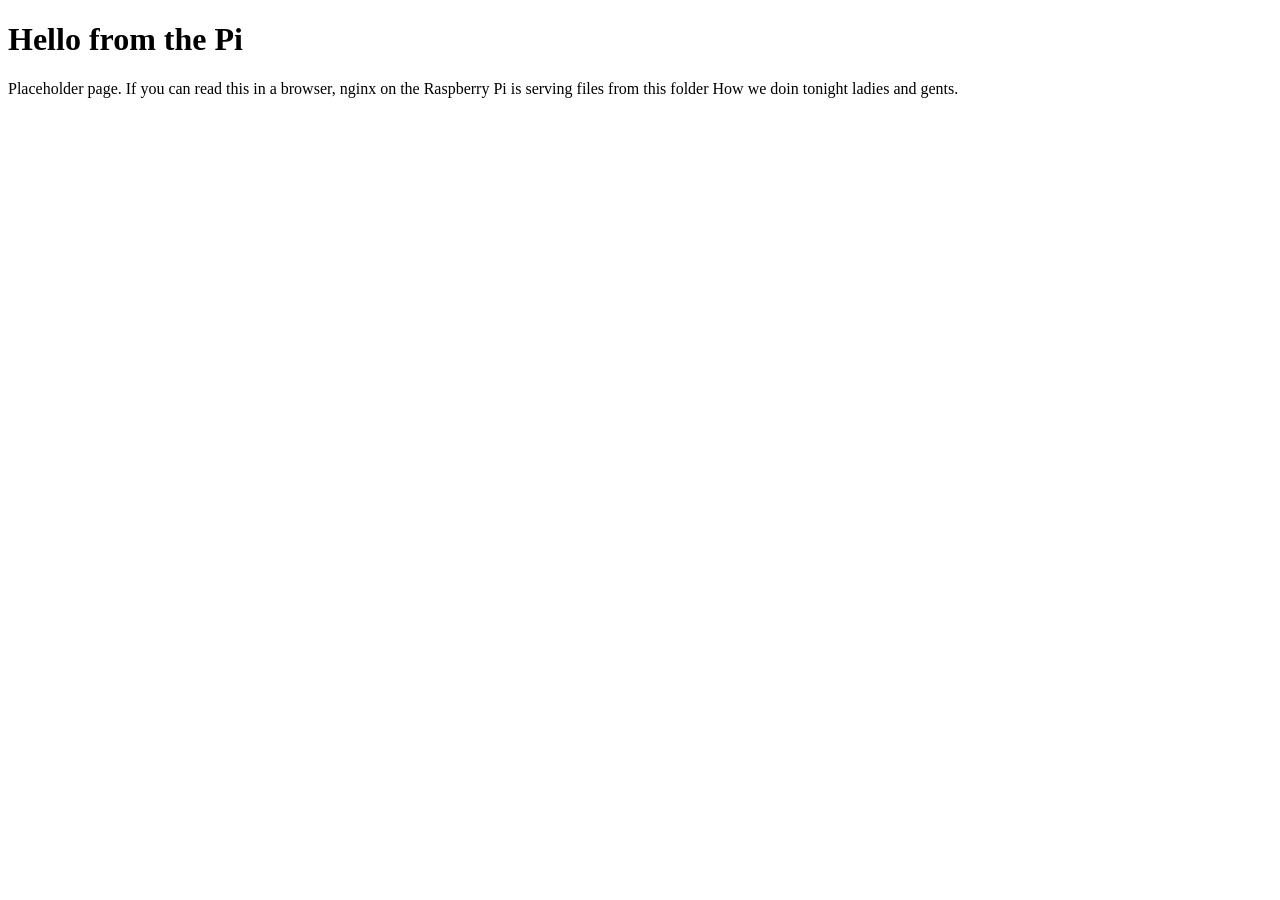
==== personal_website/site/index.html @ d6fe07c0 "started website dev" ====
<!doctype html>
<html lang="en">
<head>
  <meta charset="utf-8">
  <meta name="viewport" content="width=device-width, initial-scale=1">
  <title>Hello from the Pi</title>
</head>
<body>
  <h1>Hello from the Pi</h1>
  <p>Placeholder page. If you can read this in a browser, nginx on the Raspberry Pi
  is serving files from this folder How we doin tonight ladies and gents.</p>
</body>
</html>
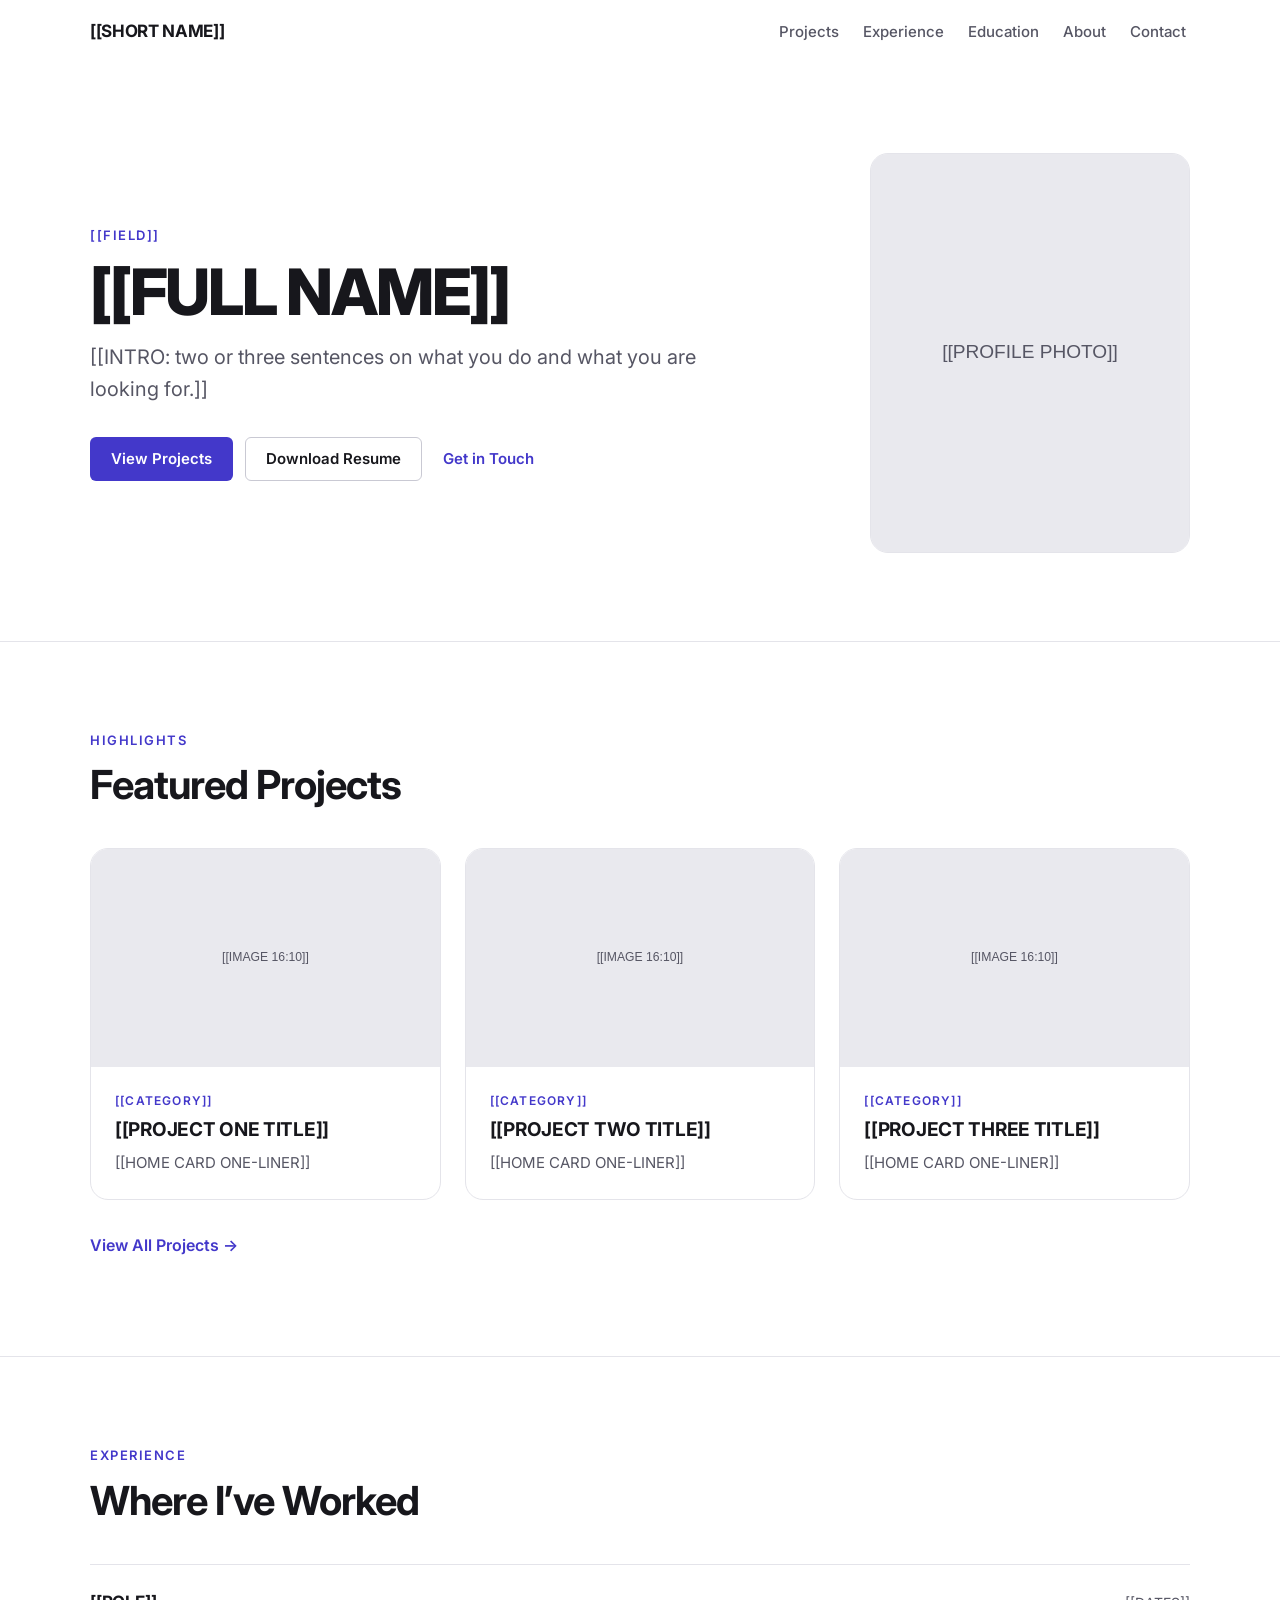
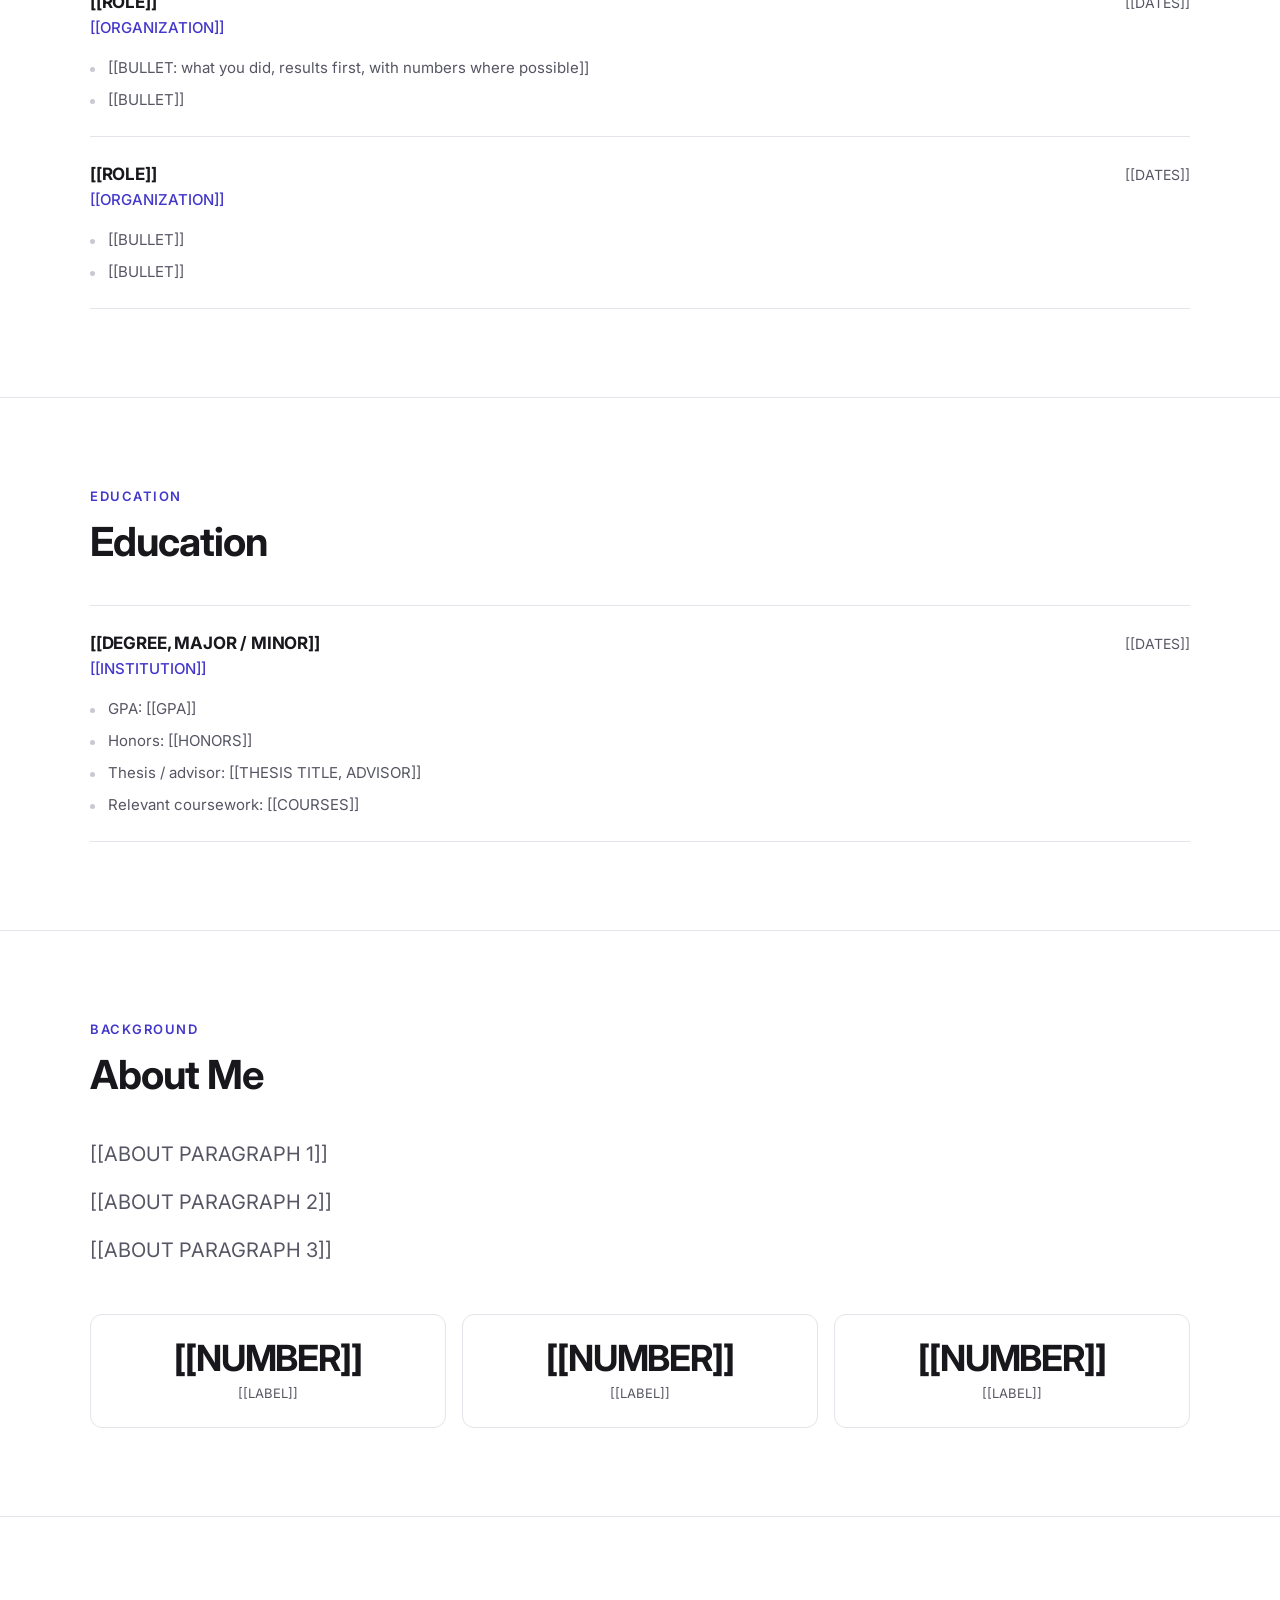
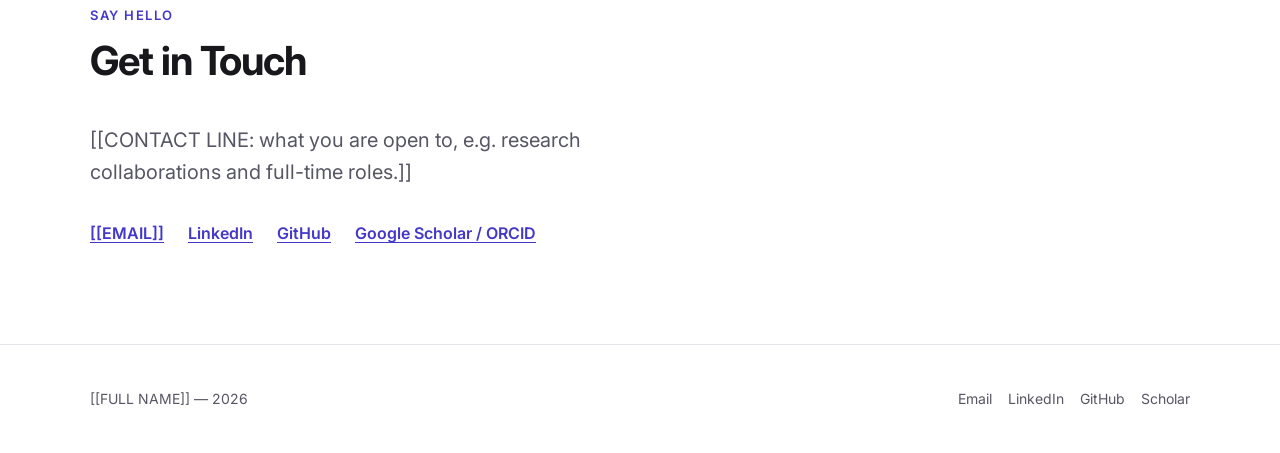
==== commit 3ba78324: "first outline of website" ====
--- a/personal_website/site/index.html
+++ b/personal_website/site/index.html
@@ -3,11 +3,269 @@
 <head>
   <meta charset="utf-8">
   <meta name="viewport" content="width=device-width, initial-scale=1">
-  <title>Hello from the Pi</title>
+  <title>[[FULL NAME]] | [[FIELD]]</title>
+  <meta name="description" content="[[FULL NAME]], [[FIELD]]. Selected projects, experience and education. [[ONE SENTENCE SUMMARY]]">
+  <link rel="canonical" href="https://[[DOMAIN]]/">
+  <meta name="theme-color" content="#ffffff">
+
+  <!-- Link previews (email, Slack, LinkedIn). Replace images/og-image.png with a real 1200x630 image. -->
+  <meta property="og:type" content="website">
+  <meta property="og:title" content="[[FULL NAME]] | [[FIELD]]">
+  <meta property="og:description" content="[[ONE SENTENCE SUMMARY]]">
+  <meta property="og:url" content="https://[[DOMAIN]]/">
+  <meta property="og:image" content="https://[[DOMAIN]]/images/og-image.png">
+  <meta name="twitter:card" content="summary_large_image">
+  <meta name="twitter:title" content="[[FULL NAME]] | [[FIELD]]">
+  <meta name="twitter:description" content="[[ONE SENTENCE SUMMARY]]">
+  <meta name="twitter:image" content="https://[[DOMAIN]]/images/og-image.png">
+
+  <link rel="icon" href="assets/favicon.svg" type="image/svg+xml">
+
+  <!-- One font family, loaded with font-display: swap. The system stack in
+       styles.css is used until it arrives, or if it is blocked. -->
+  <link rel="preconnect" href="https://fonts.googleapis.com">
+  <link rel="preconnect" href="https://fonts.gstatic.com" crossorigin>
+  <link rel="stylesheet" href="https://fonts.googleapis.com/css2?family=Inter:wght@400;500;600;700;800&amp;display=swap">
+  <link rel="stylesheet" href="css/styles.css">
+
+  <!-- Marks that JS is available, so CSS can collapse the nav only then. -->
+  <script>document.documentElement.classList.add('js');</script>
+
+  <script type="application/ld+json">
+  {
+    "@context": "https://schema.org",
+    "@type": "Person",
+    "name": "[[FULL NAME]]",
+    "jobTitle": "[[JOB TITLE]]",
+    "alumniOf": "[[INSTITUTION]]",
+    "url": "https://[[DOMAIN]]/",
+    "sameAs": ["[[LINKEDIN URL]]", "[[GITHUB URL]]", "[[SCHOLAR OR ORCID URL]]"]
+  }
+  </script>
 </head>
 <body>
-  <h1>Hello from the Pi</h1>
-  <p>Placeholder page. If you can read this in a browser, nginx on the Raspberry Pi
-  is serving files from this folder How we doin tonight ladies and gents.</p>
+  <a class="skip-link" href="#main">Skip to content</a>
+
+  <header class="site-header">
+    <div class="container nav">
+      <a class="brand" href="index.html">[[SHORT NAME]]</a>
+      <button class="nav-toggle" type="button" aria-expanded="false" aria-controls="site-menu" aria-label="Open menu">
+        <span class="nav-toggle-bar" aria-hidden="true"></span>
+      </button>
+      <nav class="nav-menu" id="site-menu" aria-label="Primary">
+        <ul class="nav-links">
+          <li><a href="projects.html">Projects</a></li>
+          <li><a href="index.html#experience">Experience</a></li>
+          <li><a href="index.html#education">Education</a></li>
+          <li><a href="index.html#about">About</a></li>
+          <li><a href="index.html#contact">Contact</a></li>
+        </ul>
+      </nav>
+    </div>
+  </header>
+
+  <main id="main">
+
+    <!-- 1. Hero -->
+    <section class="section hero" aria-labelledby="hero-title">
+      <div class="container hero-grid">
+        <div class="hero-copy">
+          <p class="eyebrow">[[FIELD]]</p>
+          <h1 id="hero-title">[[FULL NAME]]</h1>
+          <p class="lead">[[INTRO: two or three sentences on what you do and what you are looking for.]]</p>
+          <div class="actions">
+            <a class="btn btn-primary" href="projects.html">View Projects</a>
+            <a class="btn btn-secondary" href="assets/firstname-lastname-resume.pdf" target="_blank" rel="noopener">Download Resume</a>
+            <a class="btn btn-text" href="mailto:[[EMAIL]]">Get in Touch</a>
+          </div>
+        </div>
+        <!-- Hero photo: not lazy-loaded, it is above the fold. Swap the src for images/profile.jpg. -->
+        <img class="hero-photo" src="images/placeholder-4x5.svg" width="800" height="1000" alt="[[ALT TEXT: portrait of FULL NAME]]">
+      </div>
+    </section>
+
+    <!-- 2. Featured projects -->
+    <!--
+      FEATURED CARD TEMPLATE. The href must be projects.html# followed by the
+      id of a Tier 1 article on projects.html. Keep exactly three cards.
+
+      <li>
+        <a class="card" href="projects.html#your-project-slug">
+          <img class="card-media" src="images/projects/your-project-slug/cover.jpg" width="1600" height="1000" loading="lazy" alt="Describe the cover image">
+          <div class="card-body">
+            <p class="card-tag">Category</p>
+            <h3 class="card-title">Project title</h3>
+            <p class="card-text">One sentence summary.</p>
+          </div>
+        </a>
+      </li>
+    -->
+    <section class="section" aria-labelledby="featured-title">
+      <div class="container">
+        <div class="section-head">
+          <p class="eyebrow">Highlights</p>
+          <h2 class="h2" id="featured-title">Featured Projects</h2>
+        </div>
+        <ul class="card-grid card-grid-3">
+          <li>
+            <a class="card" href="projects.html#project-one">
+              <img class="card-media" src="images/placeholder-16x10.svg" width="1600" height="1000" loading="lazy" alt="[[ALT TEXT: cover image for project one]]">
+              <div class="card-body">
+                <p class="card-tag">[[CATEGORY]]</p>
+                <h3 class="card-title">[[PROJECT ONE TITLE]]</h3>
+                <p class="card-text">[[HOME CARD ONE-LINER]]</p>
+              </div>
+            </a>
+          </li>
+          <li>
+            <a class="card" href="projects.html#project-two">
+              <img class="card-media" src="images/placeholder-16x10.svg" width="1600" height="1000" loading="lazy" alt="[[ALT TEXT: cover image for project two]]">
+              <div class="card-body">
+                <p class="card-tag">[[CATEGORY]]</p>
+                <h3 class="card-title">[[PROJECT TWO TITLE]]</h3>
+                <p class="card-text">[[HOME CARD ONE-LINER]]</p>
+              </div>
+            </a>
+          </li>
+          <li>
+            <a class="card" href="projects.html#project-three">
+              <img class="card-media" src="images/placeholder-16x10.svg" width="1600" height="1000" loading="lazy" alt="[[ALT TEXT: cover image for project three]]">
+              <div class="card-body">
+                <p class="card-tag">[[CATEGORY]]</p>
+                <h3 class="card-title">[[PROJECT THREE TITLE]]</h3>
+                <p class="card-text">[[HOME CARD ONE-LINER]]</p>
+              </div>
+            </a>
+          </li>
+        </ul>
+        <a class="more-link" href="projects.html">View All Projects &rarr;</a>
+      </div>
+    </section>
+
+    <!-- 3. Experience (most recent first) -->
+    <!--
+      EXPERIENCE TEMPLATE: copy one <li> and paste it at the top of the list.
+
+      <li>
+        <div>
+          <h3 class="entry-title">Role</h3>
+          <p class="entry-org">Organization</p>
+        </div>
+        <p class="entry-date">Mon YYYY &ndash; Present</p>
+        <ul class="entry-bullets">
+          <li>What you did, results first.</li>
+        </ul>
+      </li>
+    -->
+    <section class="section" id="experience" aria-labelledby="experience-title">
+      <div class="container">
+        <div class="section-head">
+          <p class="eyebrow">Experience</p>
+          <h2 class="h2" id="experience-title">Where I&rsquo;ve Worked</h2>
+        </div>
+        <ul class="entries">
+          <li>
+            <div>
+              <h3 class="entry-title">[[ROLE]]</h3>
+              <p class="entry-org">[[ORGANIZATION]]</p>
+            </div>
+            <p class="entry-date">[[DATES]]</p>
+            <ul class="entry-bullets">
+              <li>[[BULLET: what you did, results first, with numbers where possible]]</li>
+              <li>[[BULLET]]</li>
+            </ul>
+          </li>
+          <li>
+            <div>
+              <h3 class="entry-title">[[ROLE]]</h3>
+              <p class="entry-org">[[ORGANIZATION]]</p>
+            </div>
+            <p class="entry-date">[[DATES]]</p>
+            <ul class="entry-bullets">
+              <li>[[BULLET]]</li>
+              <li>[[BULLET]]</li>
+            </ul>
+          </li>
+        </ul>
+      </div>
+    </section>
+
+    <!-- 4. Education (most recent first). Delete any detail line you do not need. -->
+    <section class="section" id="education" aria-labelledby="education-title">
+      <div class="container">
+        <div class="section-head">
+          <p class="eyebrow">Education</p>
+          <h2 class="h2" id="education-title">Education</h2>
+        </div>
+        <ul class="entries">
+          <li>
+            <div>
+              <h3 class="entry-title">[[DEGREE, MAJOR / MINOR]]</h3>
+              <p class="entry-org">[[INSTITUTION]]</p>
+            </div>
+            <p class="entry-date">[[DATES]]</p>
+            <ul class="entry-details">
+              <li>GPA: [[GPA]]</li>
+              <li>Honors: [[HONORS]]</li>
+              <li>Thesis / advisor: [[THESIS TITLE, ADVISOR]]</li>
+              <li>Relevant coursework: [[COURSES]]</li>
+            </ul>
+          </li>
+        </ul>
+      </div>
+    </section>
+
+    <!-- 5. About -->
+    <section class="section" id="about" aria-labelledby="about-title">
+      <div class="container">
+        <div class="section-head">
+          <p class="eyebrow">Background</p>
+          <h2 class="h2" id="about-title">About Me</h2>
+        </div>
+        <div class="lead prose">
+          <p>[[ABOUT PARAGRAPH 1]]</p>
+          <p>[[ABOUT PARAGRAPH 2]]</p>
+          <p>[[ABOUT PARAGRAPH 3]]</p>
+        </div>
+        <ul class="stats">
+          <li class="stat"><span class="stat-num">[[NUMBER]]</span><span class="stat-label">[[LABEL]]</span></li>
+          <li class="stat"><span class="stat-num">[[NUMBER]]</span><span class="stat-label">[[LABEL]]</span></li>
+          <li class="stat"><span class="stat-num">[[NUMBER]]</span><span class="stat-label">[[LABEL]]</span></li>
+        </ul>
+      </div>
+    </section>
+
+    <!-- 6. Contact. Delete any link you do not have. -->
+    <section class="section" id="contact" aria-labelledby="contact-title">
+      <div class="container">
+        <div class="section-head">
+          <p class="eyebrow">Say Hello</p>
+          <h2 class="h2" id="contact-title">Get in Touch</h2>
+        </div>
+        <p class="lead">[[CONTACT LINE: what you are open to, e.g. research collaborations and full-time roles.]]</p>
+        <div class="contact-links">
+          <a href="mailto:[[EMAIL]]">[[EMAIL]]</a>
+          <a href="[[LINKEDIN URL]]" target="_blank" rel="noopener">LinkedIn</a>
+          <a href="[[GITHUB URL]]" target="_blank" rel="noopener">GitHub</a>
+          <a href="[[SCHOLAR OR ORCID URL]]" target="_blank" rel="noopener">Google Scholar / ORCID</a>
+        </div>
+      </div>
+    </section>
+
+  </main>
+
+  <footer class="site-footer">
+    <div class="container footer-inner">
+      <p>[[FULL NAME]] &mdash; <span data-year>2026</span></p>
+      <ul class="footer-links">
+        <li><a href="mailto:[[EMAIL]]">Email</a></li>
+        <li><a href="[[LINKEDIN URL]]" target="_blank" rel="noopener">LinkedIn</a></li>
+        <li><a href="[[GITHUB URL]]" target="_blank" rel="noopener">GitHub</a></li>
+        <li><a href="[[SCHOLAR OR ORCID URL]]" target="_blank" rel="noopener">Scholar</a></li>
+      </ul>
+    </div>
+  </footer>
+
+  <script src="js/main.js" defer></script>
 </body>
 </html>
--- a/personal_website/site/css/styles.css
+++ b/personal_website/site/css/styles.css
@@ -0,0 +1,983 @@
+/* ==========================================================================
+   styles.css: personal portfolio
+
+   One shared stylesheet for every page. Order:
+     1. Design tokens (the only place colours, type and spacing are defined)
+     2. Base / reset
+     3. Layout helpers
+     4. Components (header, buttons, cards, entries, tags, gallery, lightbox)
+     5. Page-specific blocks (hero, project articles, 404)
+
+   Mobile-first: the base rules are the phone layout; @media (min-width) adds
+   to them at 768px and 1024px. Light mode only, by design.
+   ========================================================================== */
+
+/* 1. Design tokens -------------------------------------------------------- */
+:root {
+  /* Type: a single family. The fallback stack is what shows until the web
+     font arrives (font-display: swap) or if it never does. */
+  --font: "Inter", system-ui, -apple-system, "Segoe UI", Roboto, "Helvetica Neue", Arial, sans-serif;
+
+  /* Colour: one neutral text, one muted text, one accent.
+     Every text/background pair below is checked at >= 4.5:1 (WCAG AA). */
+  --bg: #ffffff;
+  --bg-alt: #f6f6f9;
+  --text: #17171c;
+  --muted: #565664;
+  --border: #e4e4ea;
+  --border-strong: #c9c9d3;
+  --accent: #4338ca;
+  --accent-strong: #3730a3;
+  --accent-tint: #eef0ff;
+  --on-accent: #ffffff;
+
+  /* Spacing scale (4px steps, in rem so it follows the user's font size) */
+  --space-1: 0.25rem;
+  --space-2: 0.5rem;
+  --space-3: 0.75rem;
+  --space-4: 1rem;
+  --space-5: 1.5rem;
+  --space-6: 2rem;
+  --space-7: 3rem;
+  --space-8: 4.5rem;
+
+  --radius-sm: 6px;
+  --radius: 12px;
+  --radius-lg: 18px;
+
+  --container: 1100px;
+  --gutter: clamp(1.25rem, 4vw, 2rem);
+  --nav-h: 64px;
+
+  --shadow-hover: 0 12px 32px rgba(23, 23, 28, 0.1);
+}
+
+/* 2. Base ----------------------------------------------------------------- */
+*,
+*::before,
+*::after {
+  box-sizing: border-box;
+}
+
+html {
+  -webkit-text-size-adjust: 100%;
+  /* Anchor jumps would otherwise hide the heading under the sticky header. */
+  scroll-padding-top: calc(var(--nav-h) + 1rem);
+}
+
+@media (prefers-reduced-motion: no-preference) {
+  html {
+    scroll-behavior: smooth;
+  }
+}
+
+body {
+  margin: 0;
+  font-family: var(--font);
+  font-size: 1rem;
+  line-height: 1.6;
+  color: var(--text);
+  background: var(--bg);
+  -webkit-font-smoothing: antialiased;
+  overflow-wrap: break-word;
+}
+
+h1, h2, h3, h4, p, ul, ol, figure, dl {
+  margin: 0;
+}
+
+ul, ol {
+  padding: 0;
+  list-style: none;
+}
+
+img {
+  display: block;
+  max-width: 100%;
+  height: auto;
+}
+
+a {
+  color: var(--accent);
+  text-underline-offset: 0.2em;
+  text-decoration-thickness: 1px;
+}
+
+a:hover {
+  color: var(--accent-strong);
+}
+
+/* Visible focus on everything interactive. The accent has high contrast on
+   the white page, so one ring style works everywhere. */
+:focus-visible {
+  outline: 3px solid var(--accent);
+  outline-offset: 3px;
+  border-radius: 4px;
+}
+
+.sr-only {
+  position: absolute;
+  width: 1px;
+  height: 1px;
+  margin: -1px;
+  padding: 0;
+  overflow: hidden;
+  clip: rect(0, 0, 0, 0);
+  white-space: nowrap;
+  border: 0;
+}
+
+.skip-link {
+  position: absolute;
+  left: var(--space-4);
+  top: -4rem;
+  z-index: 100;
+  padding: var(--space-3) var(--space-4);
+  background: var(--accent);
+  color: var(--on-accent);
+  border-radius: var(--radius-sm);
+  font-weight: 600;
+  text-decoration: none;
+}
+
+.skip-link:focus {
+  top: var(--space-3);
+  color: var(--on-accent);
+}
+
+/* 3. Layout helpers -------------------------------------------------------- */
+.container {
+  width: 100%;
+  max-width: calc(var(--container) + 2 * var(--gutter));
+  margin-inline: auto;
+  padding-inline: var(--gutter);
+}
+
+.section {
+  padding-block: clamp(3rem, 8vw, 5.5rem);
+}
+
+/* A thin rule between consecutive sections, instead of boxes or banners. */
+.section + .section {
+  border-top: 1px solid var(--border);
+}
+
+.section-head {
+  margin-bottom: clamp(1.5rem, 4vw, 2.5rem);
+}
+
+.eyebrow {
+  font-size: 0.8125rem;
+  font-weight: 600;
+  letter-spacing: 0.12em;
+  text-transform: uppercase;
+  color: var(--accent);
+  margin-bottom: var(--space-3);
+}
+
+.h2 {
+  font-size: clamp(1.75rem, 1.2rem + 2vw, 2.5rem);
+  line-height: 1.15;
+  letter-spacing: -0.025em;
+  font-weight: 700;
+}
+
+.lead {
+  font-size: clamp(1.0625rem, 1rem + 0.4vw, 1.25rem);
+  color: var(--muted);
+  max-width: 38rem;
+}
+
+.muted {
+  color: var(--muted);
+}
+
+/* Running text: space between paragraphs. */
+.prose > * + * {
+  margin-top: var(--space-4);
+}
+
+/* 4. Components ------------------------------------------------------------ */
+
+/* Header and navigation */
+.site-header {
+  position: sticky;
+  top: 0;
+  z-index: 50;
+  background: var(--bg);
+  border-bottom: 1px solid transparent;
+  transition: background-color 0.2s, border-color 0.2s;
+}
+
+/* Added by main.js once the page has scrolled. */
+.site-header.is-scrolled {
+  background: rgba(255, 255, 255, 0.86);
+  border-bottom-color: var(--border);
+  -webkit-backdrop-filter: saturate(180%) blur(10px);
+  backdrop-filter: saturate(180%) blur(10px);
+}
+
+.nav {
+  display: flex;
+  align-items: center;
+  justify-content: space-between;
+  min-height: var(--nav-h);
+  gap: var(--space-4);
+}
+
+.brand {
+  font-weight: 700;
+  font-size: 1.0625rem;
+  letter-spacing: -0.02em;
+  color: var(--text);
+  text-decoration: none;
+  display: inline-flex;
+  align-items: center;
+  min-height: 44px;
+}
+
+.brand:hover {
+  color: var(--accent);
+}
+
+/* Without JS the links are always visible (a wrapping row). With JS the
+   `js` class on <html> turns them into a toggled panel on small screens. */
+.nav-links {
+  display: flex;
+  flex-wrap: wrap;
+  justify-content: flex-end;
+  gap: 0 var(--space-4);
+}
+
+.nav-links a {
+  display: inline-flex;
+  align-items: center;
+  min-height: 44px;
+  padding-inline: var(--space-1);
+  color: var(--muted);
+  font-size: 0.9375rem;
+  font-weight: 500;
+  text-decoration: none;
+}
+
+.nav-links a:hover,
+.nav-links a[aria-current="page"] {
+  color: var(--text);
+}
+
+.nav-links a[aria-current="page"] {
+  font-weight: 600;
+  box-shadow: inset 0 -2px 0 var(--accent);
+}
+
+.nav-toggle {
+  display: none;
+  align-items: center;
+  justify-content: center;
+  width: 44px;
+  height: 44px;
+  padding: 0;
+  border: 1px solid var(--border-strong);
+  border-radius: var(--radius-sm);
+  background: var(--bg);
+  color: var(--text);
+  cursor: pointer;
+}
+
+/* The hamburger: one span drawn as three bars. */
+.nav-toggle-bar,
+.nav-toggle-bar::before,
+.nav-toggle-bar::after {
+  display: block;
+  width: 18px;
+  height: 2px;
+  background: currentColor;
+  border-radius: 2px;
+}
+
+.nav-toggle-bar {
+  position: relative;
+}
+
+.nav-toggle-bar::before,
+.nav-toggle-bar::after {
+  content: "";
+  position: absolute;
+  left: 0;
+}
+
+.nav-toggle-bar::before { top: -6px; }
+.nav-toggle-bar::after  { top: 6px; }
+
+/* Open state is shown as an X. */
+.nav-toggle[aria-expanded="true"] .nav-toggle-bar {
+  background: transparent;
+}
+.nav-toggle[aria-expanded="true"] .nav-toggle-bar::before {
+  top: 0;
+  transform: rotate(45deg);
+}
+.nav-toggle[aria-expanded="true"] .nav-toggle-bar::after {
+  top: 0;
+  transform: rotate(-45deg);
+}
+
+.js .nav-toggle {
+  display: inline-flex;
+}
+
+.js .nav-menu {
+  display: none;
+  position: absolute;
+  top: 100%;
+  left: 0;
+  right: 0;
+  background: var(--bg);
+  border-bottom: 1px solid var(--border);
+  padding: var(--space-2) var(--gutter) var(--space-4);
+}
+
+.js .nav-menu.is-open {
+  display: block;
+}
+
+.js .nav-links {
+  flex-direction: column;
+  flex-wrap: nowrap;
+  justify-content: flex-start;
+  max-width: var(--container);
+  margin-inline: auto;
+}
+
+.js .nav-links a {
+  width: 100%;
+  padding-inline: 0;
+  border-bottom: 1px solid var(--border);
+  box-shadow: none;
+}
+
+.js .nav-links a[aria-current="page"] {
+  color: var(--accent);
+  box-shadow: none;
+}
+
+@media (min-width: 768px) {
+  .js .nav-toggle {
+    display: none;
+  }
+
+  .js .nav-menu,
+  .js .nav-menu.is-open {
+    display: block;
+    position: static;
+    background: transparent;
+    border: 0;
+    padding: 0;
+  }
+
+  .js .nav-links {
+    flex-direction: row;
+    flex-wrap: wrap;
+    justify-content: flex-end;
+    max-width: none;
+    margin: 0;
+  }
+
+  .js .nav-links a {
+    width: auto;
+    padding-inline: var(--space-1);
+    border-bottom: 0;
+  }
+
+  .js .nav-links a[aria-current="page"] {
+    color: var(--text);
+    box-shadow: inset 0 -2px 0 var(--accent);
+  }
+}
+
+/* Buttons. min-height 44px keeps tap targets at the recommended size. */
+.actions {
+  display: flex;
+  flex-wrap: wrap;
+  align-items: center;
+  gap: var(--space-3);
+  margin-top: var(--space-6);
+}
+
+.btn {
+  display: inline-flex;
+  align-items: center;
+  justify-content: center;
+  min-height: 44px;
+  padding: 0.5rem 1.25rem;
+  border: 1px solid transparent;
+  border-radius: var(--radius-sm);
+  font: inherit;
+  font-size: 0.9375rem;
+  font-weight: 600;
+  text-decoration: none;
+  cursor: pointer;
+  transition: background-color 0.15s, border-color 0.15s, color 0.15s;
+}
+
+.btn-primary {
+  background: var(--accent);
+  color: var(--on-accent);
+}
+
+.btn-primary:hover {
+  background: var(--accent-strong);
+  color: var(--on-accent);
+}
+
+.btn-secondary {
+  background: var(--bg);
+  color: var(--text);
+  border-color: var(--border-strong);
+}
+
+.btn-secondary:hover {
+  border-color: var(--text);
+  color: var(--text);
+}
+
+.btn-text {
+  color: var(--accent);
+  padding-inline: var(--space-2);
+}
+
+.btn-text:hover {
+  text-decoration: underline;
+}
+
+/* Small variant for the per-project "Paper / Code / Demo" links. */
+.btn-sm {
+  min-height: 44px;
+  padding: 0.35rem 1rem;
+  font-size: 0.875rem;
+}
+
+/* Cards (home page featured projects, projects page smaller projects) */
+.card-grid {
+  display: grid;
+  grid-template-columns: minmax(0, 1fr);
+  gap: var(--space-5);
+}
+
+@media (min-width: 768px) {
+  .card-grid {
+    grid-template-columns: repeat(2, minmax(0, 1fr));
+  }
+}
+
+@media (min-width: 1024px) {
+  .card-grid-3 {
+    grid-template-columns: repeat(3, minmax(0, 1fr));
+  }
+}
+
+.card {
+  display: flex;
+  flex-direction: column;
+  background: var(--bg);
+  border: 1px solid var(--border);
+  border-radius: var(--radius-lg);
+  overflow: hidden;
+  color: inherit;
+  text-decoration: none;
+  transition: transform 0.2s, box-shadow 0.2s, border-color 0.2s;
+}
+
+a.card:hover {
+  color: inherit;
+  transform: translateY(-3px);
+  box-shadow: var(--shadow-hover);
+  border-color: var(--border-strong);
+}
+
+.card-media {
+  aspect-ratio: 16 / 10;
+  width: 100%;
+  object-fit: cover;
+  background: var(--bg-alt);
+}
+
+.card-body {
+  display: flex;
+  flex-direction: column;
+  gap: var(--space-2);
+  padding: var(--space-5);
+  flex: 1;
+}
+
+.card-tag {
+  font-size: 0.75rem;
+  font-weight: 600;
+  letter-spacing: 0.1em;
+  text-transform: uppercase;
+  color: var(--accent);
+}
+
+.card-title {
+  font-size: 1.1875rem;
+  line-height: 1.3;
+  letter-spacing: -0.015em;
+  font-weight: 700;
+}
+
+.card-text {
+  color: var(--muted);
+  font-size: 0.9375rem;
+}
+
+.card-links {
+  display: flex;
+  flex-wrap: wrap;
+  gap: var(--space-2);
+  margin-top: auto;
+  padding-top: var(--space-2);
+}
+
+.more-link {
+  display: inline-flex;
+  align-items: center;
+  min-height: 44px;
+  margin-top: var(--space-5);
+  font-weight: 600;
+  text-decoration: none;
+}
+
+.more-link:hover {
+  text-decoration: underline;
+}
+
+/* Tag pills (tools and technologies) */
+.tags {
+  display: flex;
+  flex-wrap: wrap;
+  gap: var(--space-2);
+}
+
+.tag {
+  padding: 0.15rem 0.65rem;
+  border-radius: 999px;
+  background: var(--accent-tint);
+  color: var(--accent-strong);
+  font-size: 0.75rem;
+  font-weight: 600;
+}
+
+/* Experience and education entries: a left block, the date on the right
+   (below the title on phones), then the bullet list. */
+.entries > li {
+  display: grid;
+  grid-template-columns: minmax(0, 1fr);
+  gap: var(--space-1) var(--space-5);
+  padding-block: var(--space-5);
+  border-top: 1px solid var(--border);
+}
+
+.entries > li:last-child {
+  border-bottom: 1px solid var(--border);
+}
+
+.entry-title {
+  font-size: 1.0625rem;
+  font-weight: 700;
+  letter-spacing: -0.01em;
+}
+
+.entry-org {
+  color: var(--accent);
+  font-weight: 500;
+  font-size: 0.9375rem;
+}
+
+.entry-date {
+  color: var(--muted);
+  font-size: 0.875rem;
+  white-space: nowrap;
+}
+
+.entry-details,
+.entry-bullets {
+  grid-column: 1 / -1;
+  margin-top: var(--space-3);
+  color: var(--muted);
+  font-size: 0.9375rem;
+}
+
+.entry-bullets li,
+.entry-details li {
+  position: relative;
+  padding-left: 1.1rem;
+}
+
+.entry-bullets li + li,
+.entry-details li + li {
+  margin-top: var(--space-2);
+}
+
+.entry-bullets li::before,
+.entry-details li::before {
+  content: "";
+  position: absolute;
+  left: 0;
+  top: 0.7em;
+  width: 5px;
+  height: 5px;
+  border-radius: 50%;
+  background: var(--border-strong);
+}
+
+@media (min-width: 768px) {
+  .entries > li {
+    grid-template-columns: minmax(0, 1fr) auto;
+  }
+
+  .entry-date {
+    grid-column: 2;
+    grid-row: 1;
+    text-align: right;
+    padding-top: 0.2rem;
+  }
+}
+
+/* Stat highlights */
+.stats {
+  display: grid;
+  grid-template-columns: repeat(3, minmax(0, 1fr));
+  gap: var(--space-4);
+  margin-top: var(--space-7);
+}
+
+.stat {
+  padding: var(--space-5) var(--space-2);
+  overflow-wrap: anywhere;
+  border: 1px solid var(--border);
+  border-radius: var(--radius);
+  text-align: center;
+}
+
+.stat-num {
+  display: block;
+  font-size: clamp(1.5rem, 1rem + 2vw, 2.25rem);
+  font-weight: 700;
+  letter-spacing: -0.03em;
+  line-height: 1.1;
+}
+
+.stat-label {
+  display: block;
+  margin-top: var(--space-1);
+  color: var(--muted);
+  font-size: 0.8125rem;
+}
+
+/* Gallery and lightbox */
+.gallery {
+  display: grid;
+  grid-template-columns: repeat(auto-fill, minmax(min(100%, 15rem), 1fr));
+  gap: var(--space-4);
+  margin-top: var(--space-6);
+}
+
+.gallery-link {
+  display: block;
+  border: 1px solid var(--border);
+  border-radius: var(--radius);
+  overflow: hidden;
+  cursor: zoom-in;
+  transition: box-shadow 0.2s, border-color 0.2s;
+}
+
+.gallery-link:hover {
+  box-shadow: var(--shadow-hover);
+  border-color: var(--border-strong);
+}
+
+.gallery-link img {
+  width: 100%;
+  aspect-ratio: 16 / 10;
+  object-fit: cover;
+  background: var(--bg-alt);
+}
+
+.gallery figcaption {
+  margin-top: var(--space-2);
+  color: var(--muted);
+  font-size: 0.8125rem;
+}
+
+/* <dialog> opened with showModal(): the browser supplies the backdrop,
+   Escape handling, focus containment and inert page behind it. */
+.lightbox {
+  padding: 0;
+  border: 0;
+  background: transparent;
+  max-width: min(96vw, 1200px);
+  max-height: 94vh;
+  overflow: visible;
+}
+
+.lightbox::backdrop {
+  background: rgba(15, 15, 22, 0.82);
+}
+
+.lightbox-figure {
+  display: flex;
+  flex-direction: column;
+  align-items: center;
+  gap: var(--space-3);
+}
+
+.lightbox-img {
+  max-width: 100%;
+  max-height: 78vh;
+  width: auto;
+  height: auto;
+  border-radius: var(--radius-sm);
+  background: var(--bg);
+}
+
+.lightbox-caption {
+  color: #ffffff;
+  font-size: 0.9375rem;
+  text-align: center;
+  max-width: 42rem;
+}
+
+.lightbox-close {
+  position: absolute;
+  top: calc(-1 * var(--space-6) - 12px);
+  right: 0;
+  min-height: 44px;
+  min-width: 44px;
+  padding: 0 var(--space-4);
+  border: 1px solid rgba(255, 255, 255, 0.6);
+  border-radius: var(--radius-sm);
+  background: rgba(15, 15, 22, 0.6);
+  color: #ffffff;
+  font: inherit;
+  font-weight: 600;
+  cursor: pointer;
+}
+
+.lightbox-close:hover {
+  background: rgba(255, 255, 255, 0.15);
+}
+
+.lightbox-close:focus-visible {
+  outline-color: #ffffff;
+}
+
+/* Footer */
+.site-footer {
+  border-top: 1px solid var(--border);
+  padding-block: var(--space-6);
+  color: var(--muted);
+  font-size: 0.875rem;
+}
+
+.footer-inner {
+  display: flex;
+  flex-wrap: wrap;
+  align-items: center;
+  justify-content: space-between;
+  gap: var(--space-3) var(--space-5);
+}
+
+.footer-links {
+  display: flex;
+  flex-wrap: wrap;
+  gap: 0 var(--space-4);
+}
+
+.footer-links a {
+  display: inline-flex;
+  align-items: center;
+  min-height: 44px;
+  color: var(--muted);
+  text-decoration: none;
+}
+
+.footer-links a:hover {
+  color: var(--accent);
+  text-decoration: underline;
+}
+
+/* 5. Page-specific blocks -------------------------------------------------- */
+
+/* Hero: photo above the text on phones, beside it from 768px. */
+.hero-grid {
+  display: grid;
+  grid-template-columns: minmax(0, 1fr);
+  gap: var(--space-6);
+  align-items: center;
+}
+
+.hero-photo {
+  order: -1;
+  width: 100%;
+  max-width: 11rem;
+  border-radius: var(--radius-lg);
+  border: 1px solid var(--border);
+  background: var(--bg-alt);
+}
+
+.hero h1 {
+  font-size: clamp(2.5rem, 1.5rem + 4.5vw, 4rem);
+  line-height: 1.05;
+  letter-spacing: -0.035em;
+  font-weight: 800;
+  margin-bottom: var(--space-4);
+}
+
+@media (min-width: 768px) {
+  .hero-grid {
+    grid-template-columns: minmax(0, 1fr) minmax(0, 20rem);
+    gap: var(--space-8);
+  }
+
+  .hero-photo {
+    order: 0;
+    max-width: none;
+  }
+}
+
+/* Page header on inner pages */
+.page-header {
+  padding-block: clamp(2.5rem, 7vw, 4.5rem) var(--space-6);
+}
+
+.page-header h1 {
+  font-size: clamp(2.25rem, 1.5rem + 3.5vw, 3.25rem);
+  line-height: 1.1;
+  letter-spacing: -0.03em;
+  font-weight: 800;
+  margin-bottom: var(--space-3);
+}
+
+/* The flagship block is not a .section, so it needs its own divider. */
+.flagship + .section {
+  border-top: 1px solid var(--border);
+}
+
+/* Flagship project articles */
+.project {
+  padding-block: clamp(2rem, 6vw, 3.5rem);
+  border-top: 1px solid var(--border);
+  max-width: 52rem;
+}
+
+.project:first-child {
+  border-top: 0;
+}
+
+.project h2 {
+  font-size: clamp(1.5rem, 1.1rem + 1.6vw, 2rem);
+  line-height: 1.2;
+  letter-spacing: -0.025em;
+  font-weight: 700;
+}
+
+.project-context {
+  margin-top: var(--space-2);
+  color: var(--muted);
+  font-size: 0.9375rem;
+}
+
+.project .tags {
+  margin-top: var(--space-4);
+}
+
+.project-description {
+  margin-top: var(--space-5);
+}
+
+.project-points {
+  margin-top: var(--space-4);
+  color: var(--muted);
+}
+
+.project-points li {
+  position: relative;
+  padding-left: 1.25rem;
+}
+
+.project-points li + li {
+  margin-top: var(--space-2);
+}
+
+.project-points li::before {
+  content: "";
+  position: absolute;
+  left: 0;
+  top: 0.7em;
+  width: 6px;
+  height: 6px;
+  border-radius: 50%;
+  background: var(--accent);
+}
+
+.project-links {
+  display: flex;
+  flex-wrap: wrap;
+  gap: var(--space-2);
+  margin-top: var(--space-5);
+}
+
+/* Smaller projects: category groups */
+.group + .group {
+  margin-top: var(--space-7);
+}
+
+.group-title {
+  font-size: 1.125rem;
+  font-weight: 700;
+  letter-spacing: -0.01em;
+  margin-bottom: var(--space-4);
+}
+
+/* Contact */
+.contact-links {
+  display: flex;
+  flex-wrap: wrap;
+  gap: var(--space-2) var(--space-5);
+  margin-top: var(--space-5);
+}
+
+.contact-links a {
+  display: inline-flex;
+  align-items: center;
+  min-height: 44px;
+  font-weight: 600;
+}
+
+/* 404 */
+.notfound {
+  min-height: 60vh;
+  display: flex;
+  align-items: center;
+}
+
+.notfound h1 {
+  font-size: clamp(2.25rem, 1.5rem + 3.5vw, 3.25rem);
+  letter-spacing: -0.03em;
+  font-weight: 800;
+  margin-bottom: var(--space-3);
+}
+
+/* Respect reduced motion: no transforms or transitions at all. */
+@media (prefers-reduced-motion: reduce) {
+  *,
+  *::before,
+  *::after {
+    transition: none !important;
+    animation: none !important;
+  }
+
+  a.card:hover {
+    transform: none;
+  }
+}
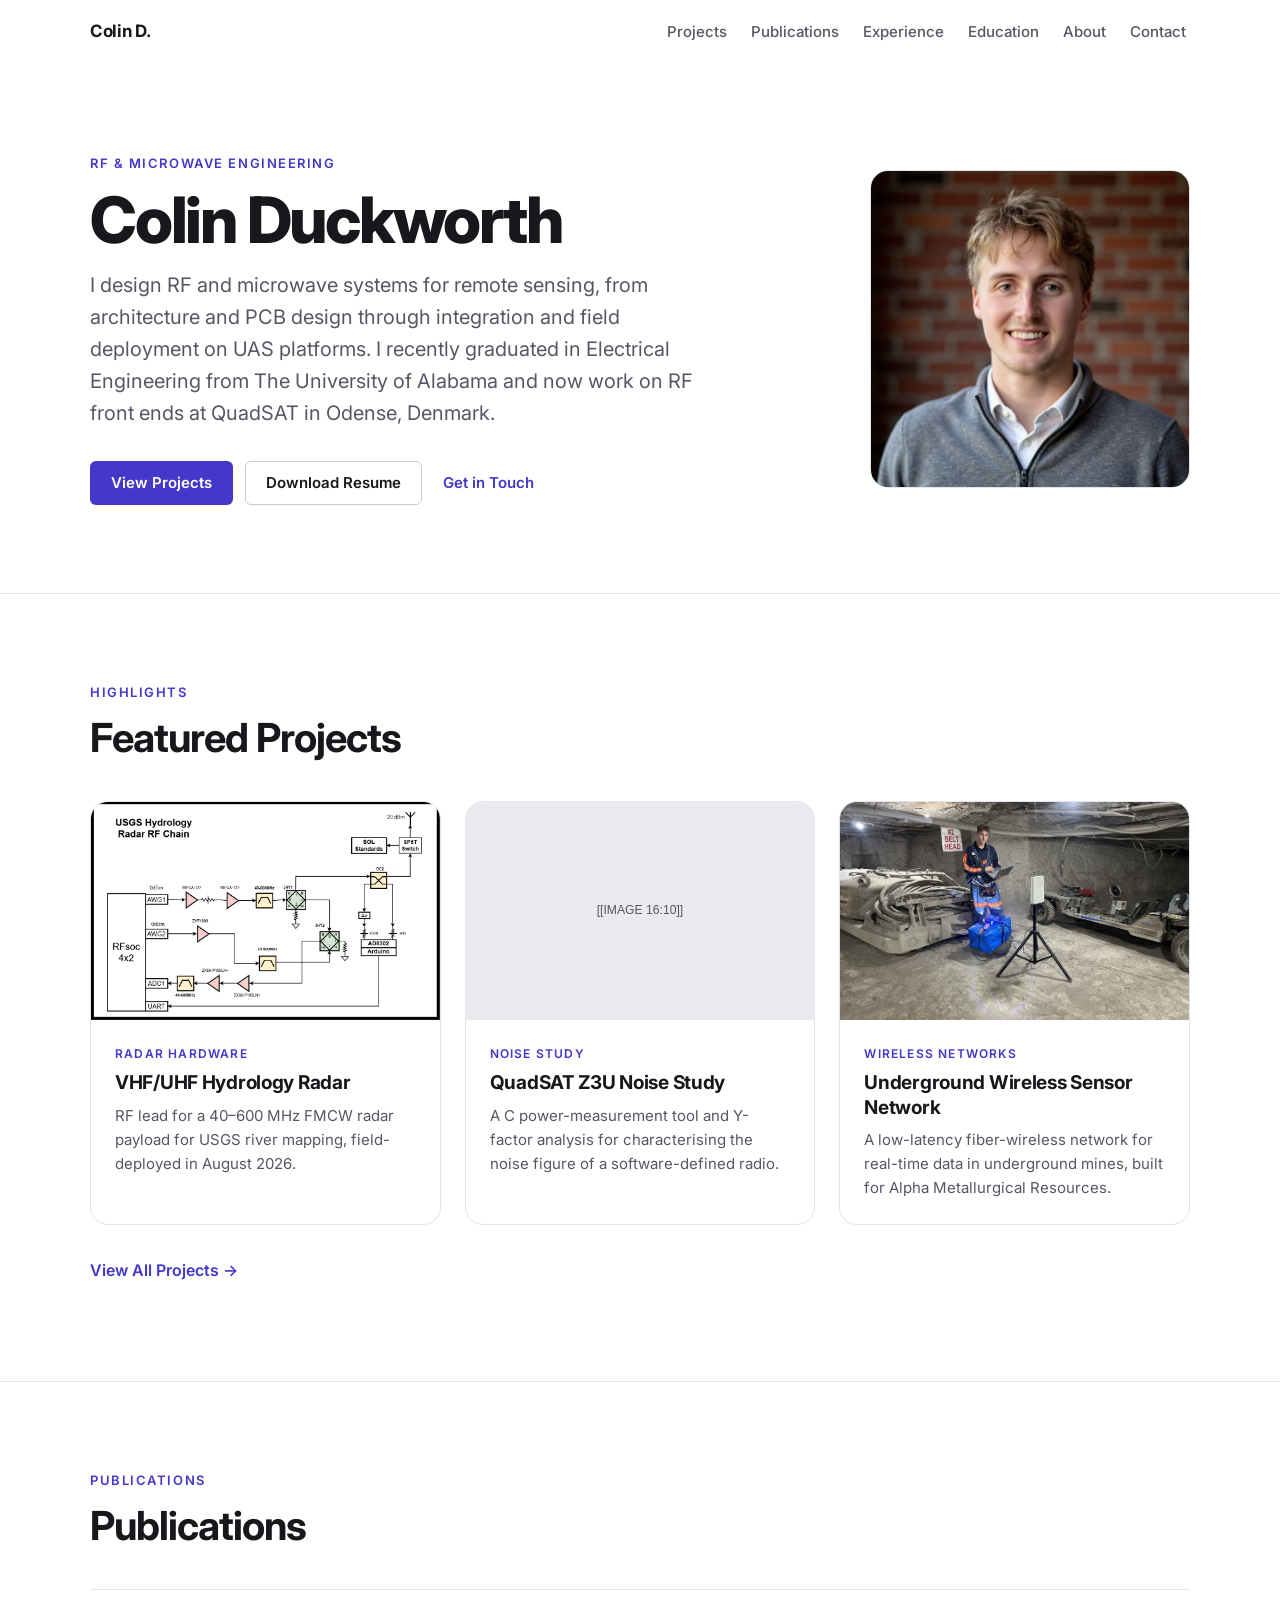
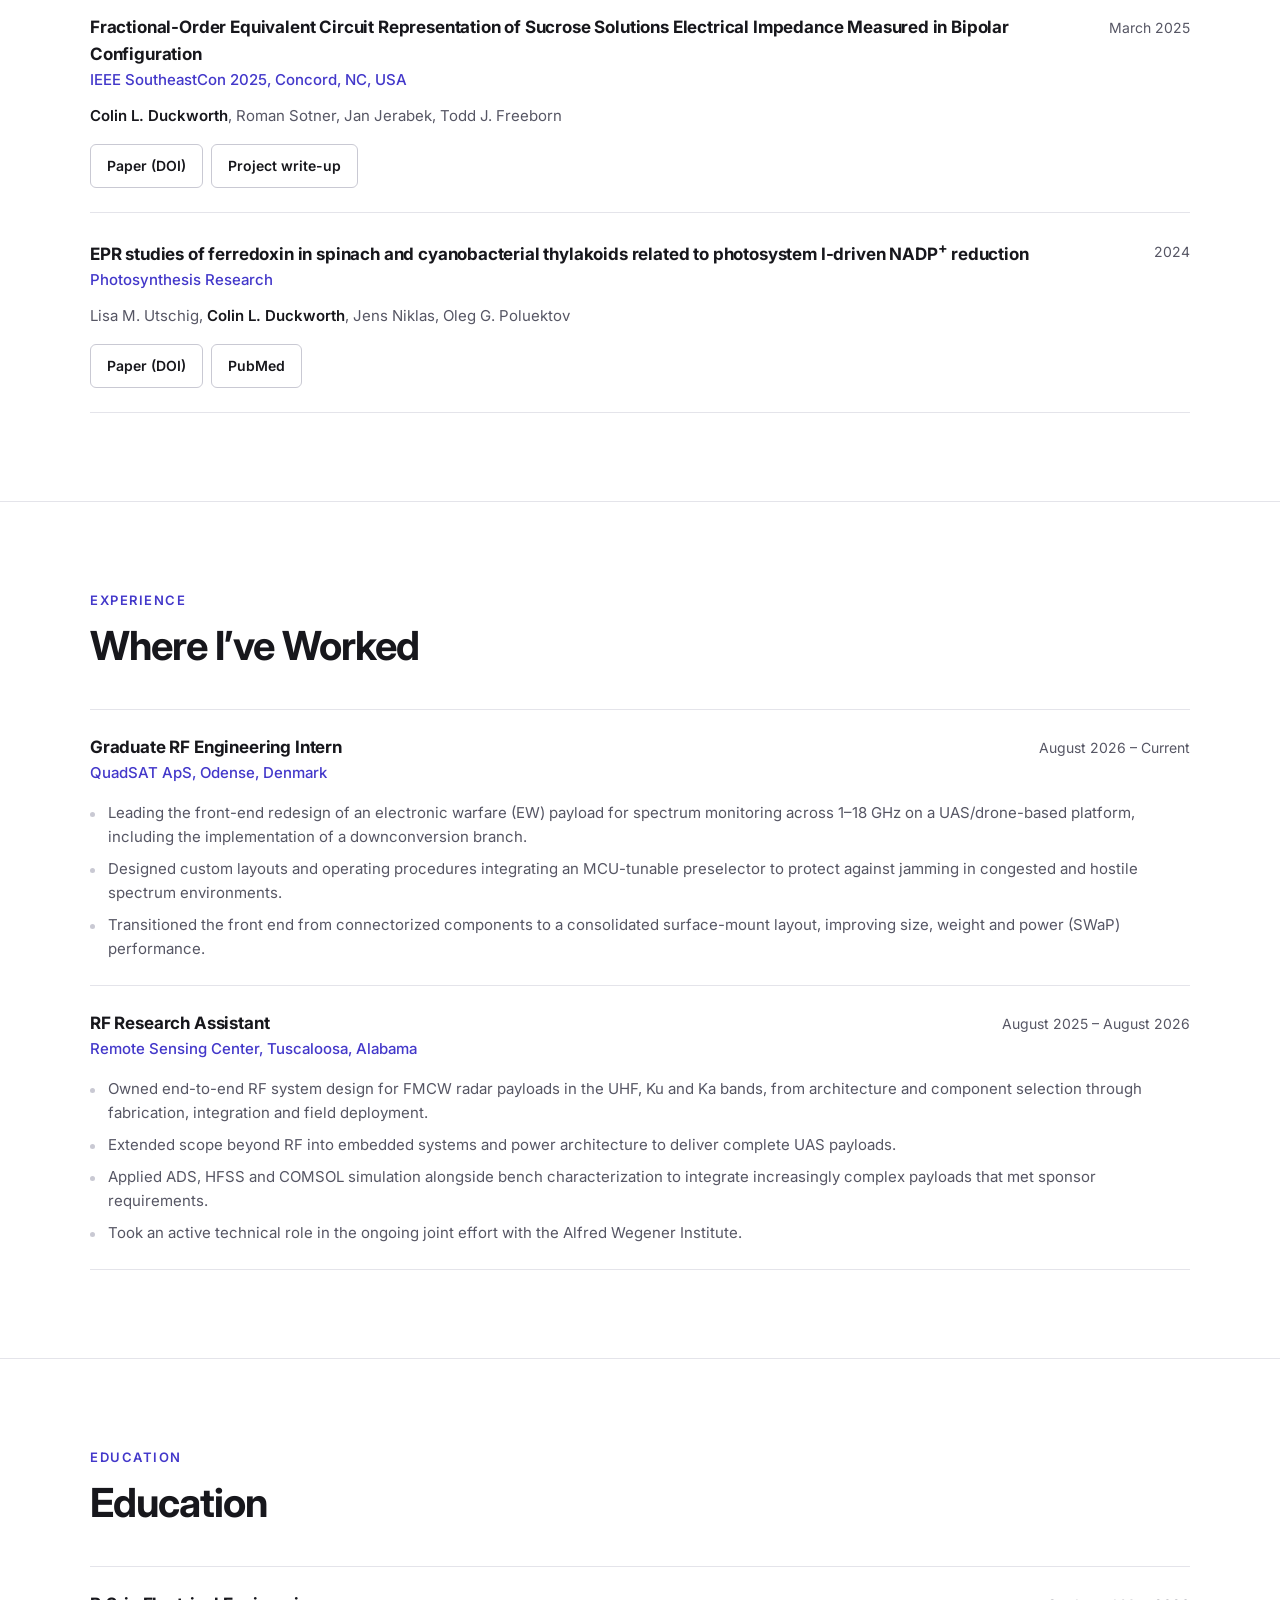
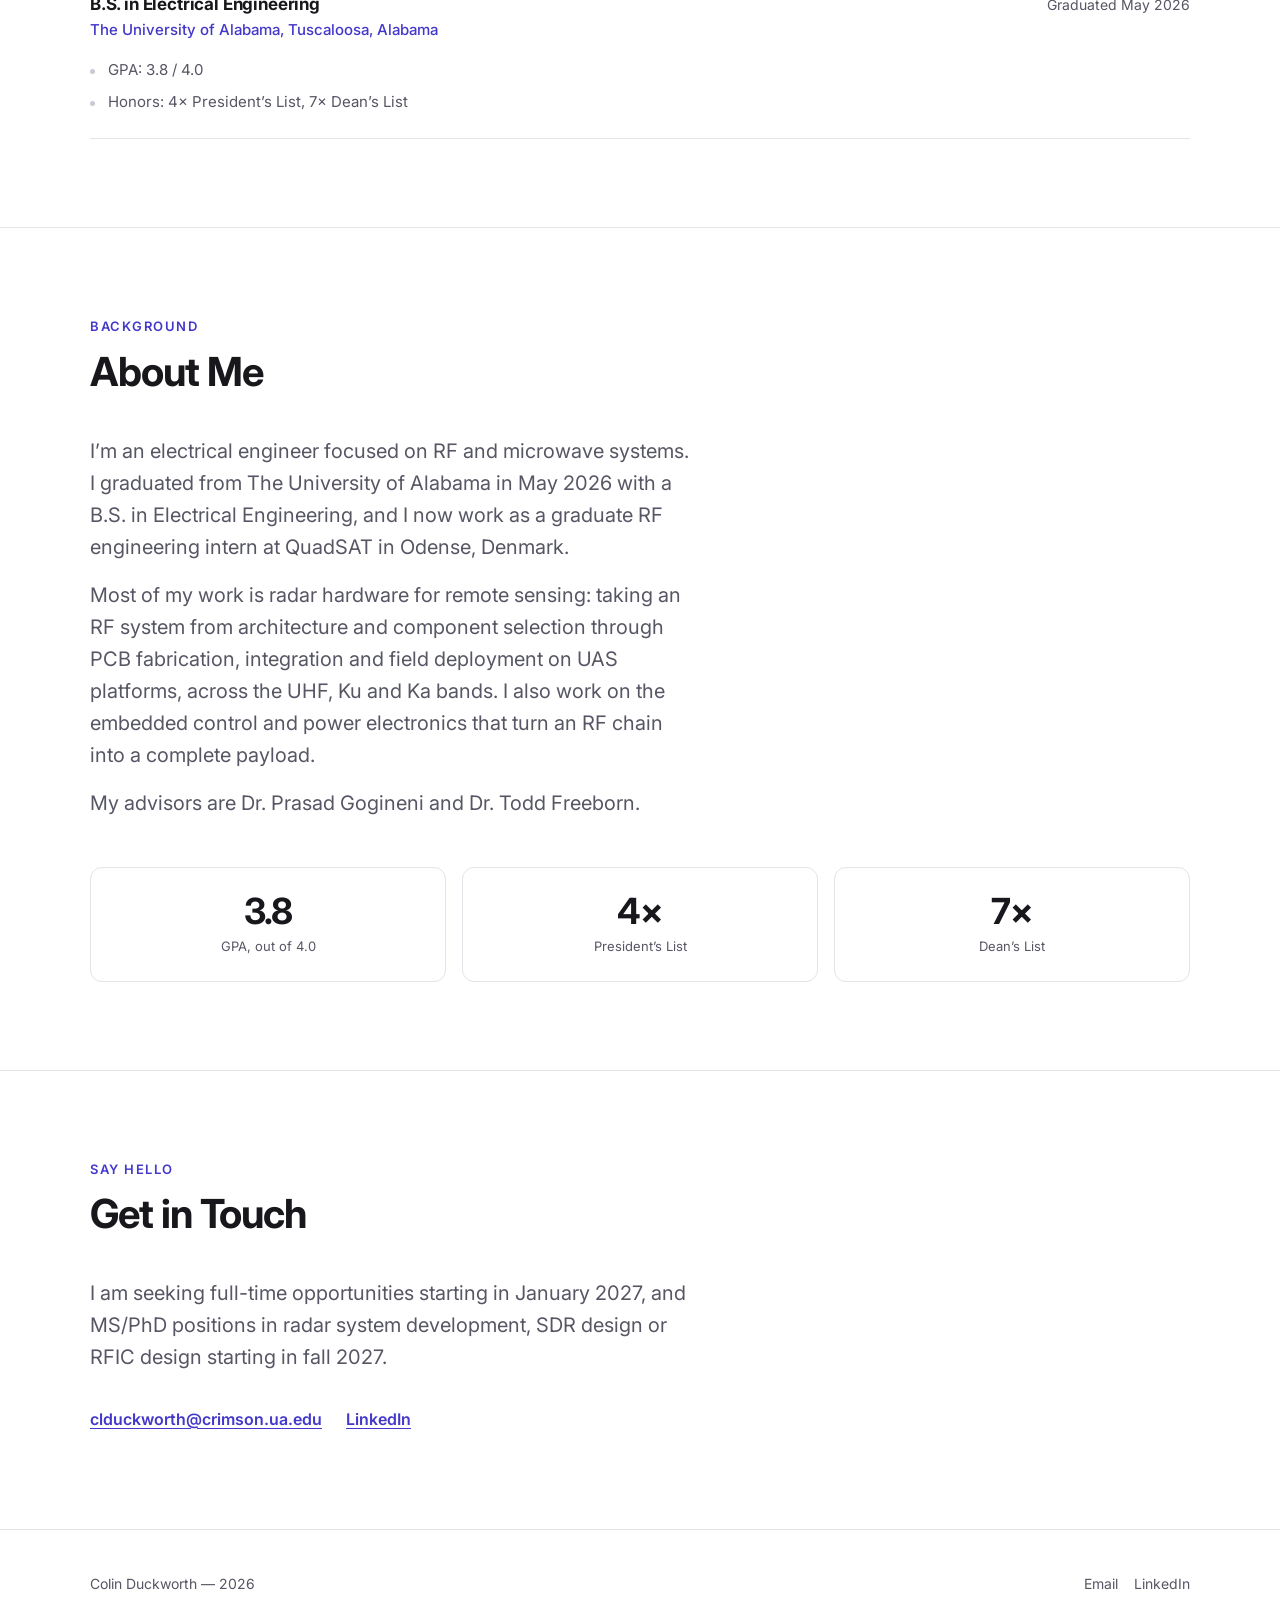
==== commit edb556e2: "website dev mk2 change" ====
--- a/personal_website/site/index.html
+++ b/personal_website/site/index.html
@@ -3,20 +3,20 @@
 <head>
   <meta charset="utf-8">
   <meta name="viewport" content="width=device-width, initial-scale=1">
-  <title>[[FULL NAME]] | [[FIELD]]</title>
-  <meta name="description" content="[[FULL NAME]], [[FIELD]]. Selected projects, experience and education. [[ONE SENTENCE SUMMARY]]">
+  <title>Colin Duckworth | RF &amp; Microwave Engineering</title>
+  <meta name="description" content="Colin Duckworth, RF and microwave engineer. Radar hardware for remote sensing, from architecture and PCB design through integration and field deployment on UAS platforms.">
   <link rel="canonical" href="https://[[DOMAIN]]/">
   <meta name="theme-color" content="#ffffff">
 
   <!-- Link previews (email, Slack, LinkedIn). Replace images/og-image.png with a real 1200x630 image. -->
   <meta property="og:type" content="website">
-  <meta property="og:title" content="[[FULL NAME]] | [[FIELD]]">
-  <meta property="og:description" content="[[ONE SENTENCE SUMMARY]]">
+  <meta property="og:title" content="Colin Duckworth | RF &amp; Microwave Engineering">
+  <meta property="og:description" content="Radar hardware for remote sensing, from architecture and PCB design through field deployment on UAS platforms.">
   <meta property="og:url" content="https://[[DOMAIN]]/">
   <meta property="og:image" content="https://[[DOMAIN]]/images/og-image.png">
   <meta name="twitter:card" content="summary_large_image">
-  <meta name="twitter:title" content="[[FULL NAME]] | [[FIELD]]">
-  <meta name="twitter:description" content="[[ONE SENTENCE SUMMARY]]">
+  <meta name="twitter:title" content="Colin Duckworth | RF &amp; Microwave Engineering">
+  <meta name="twitter:description" content="Radar hardware for remote sensing, from architecture and PCB design through field deployment on UAS platforms.">
   <meta name="twitter:image" content="https://[[DOMAIN]]/images/og-image.png">
 
   <link rel="icon" href="assets/favicon.svg" type="image/svg+xml">
@@ -35,11 +35,11 @@
   {
     "@context": "https://schema.org",
     "@type": "Person",
-    "name": "[[FULL NAME]]",
-    "jobTitle": "[[JOB TITLE]]",
-    "alumniOf": "[[INSTITUTION]]",
+    "name": "Colin Duckworth",
+    "jobTitle": "Graduate RF Engineering Intern",
+    "alumniOf": "The University of Alabama",
     "url": "https://[[DOMAIN]]/",
-    "sameAs": ["[[LINKEDIN URL]]", "[[GITHUB URL]]", "[[SCHOLAR OR ORCID URL]]"]
+    "sameAs": ["https://www.linkedin.com/in/colin-duckworth/"]
   }
   </script>
 </head>
@@ -48,13 +48,14 @@
 
   <header class="site-header">
     <div class="container nav">
-      <a class="brand" href="index.html">[[SHORT NAME]]</a>
+      <a class="brand" href="index.html">Colin D.</a>
       <button class="nav-toggle" type="button" aria-expanded="false" aria-controls="site-menu" aria-label="Open menu">
         <span class="nav-toggle-bar" aria-hidden="true"></span>
       </button>
       <nav class="nav-menu" id="site-menu" aria-label="Primary">
         <ul class="nav-links">
           <li><a href="projects.html">Projects</a></li>
+          <li><a href="index.html#publications">Publications</a></li>
           <li><a href="index.html#experience">Experience</a></li>
           <li><a href="index.html#education">Education</a></li>
           <li><a href="index.html#about">About</a></li>
@@ -70,21 +71,21 @@
     <section class="section hero" aria-labelledby="hero-title">
       <div class="container hero-grid">
         <div class="hero-copy">
-          <p class="eyebrow">[[FIELD]]</p>
-          <h1 id="hero-title">[[FULL NAME]]</h1>
-          <p class="lead">[[INTRO: two or three sentences on what you do and what you are looking for.]]</p>
+          <p class="eyebrow">RF &amp; Microwave Engineering</p>
+          <h1 id="hero-title">Colin Duckworth</h1>
+          <p class="lead">I design RF and microwave systems for remote sensing, from architecture and PCB design through integration and field deployment on UAS platforms. I recently graduated in Electrical Engineering from The University of Alabama and now work on RF front ends at QuadSAT in Odense, Denmark.</p>
           <div class="actions">
             <a class="btn btn-primary" href="projects.html">View Projects</a>
-            <a class="btn btn-secondary" href="assets/firstname-lastname-resume.pdf" target="_blank" rel="noopener">Download Resume</a>
-            <a class="btn btn-text" href="mailto:[[EMAIL]]">Get in Touch</a>
+            <a class="btn btn-secondary" href="assets/colin-duckworth-resume.pdf" target="_blank" rel="noopener">Download Resume</a>
+            <a class="btn btn-text" href="mailto:clduckworth@crimson.ua.edu">Get in Touch</a>
           </div>
         </div>
-        <!-- Hero photo: not lazy-loaded, it is above the fold. Swap the src for images/profile.jpg. -->
-        <img class="hero-photo" src="images/placeholder-4x5.svg" width="800" height="1000" alt="[[ALT TEXT: portrait of FULL NAME]]">
-      </div>
-    </section>
-
-    <!-- 2. Featured projects -->
+        <!-- Hero photo: not lazy-loaded, it is above the fold. -->
+        <img class="hero-photo" src="images/profile.jpg" width="697" height="694" alt="Portrait of Colin Duckworth, smiling, in a grey zip-neck sweater in front of a brick wall">
+      </div>
+    </section>
+
+    <!-- 2. Featured projects: exactly three. The rest live on projects.html. -->
     <!--
       FEATURED CARD TEMPLATE. The href must be projects.html# followed by the
       id of a Tier 1 article on projects.html. Keep exactly three cards.
@@ -108,32 +109,32 @@
         </div>
         <ul class="card-grid card-grid-3">
           <li>
-            <a class="card" href="projects.html#project-one">
-              <img class="card-media" src="images/placeholder-16x10.svg" width="1600" height="1000" loading="lazy" alt="[[ALT TEXT: cover image for project one]]">
+            <a class="card" href="projects.html#usgs-hydrology-radar">
+              <img class="card-media" src="images/projects/usgs-hydrology-radar/rf-chain.jpg" width="1100" height="690" loading="lazy" alt="Block diagram of the hydrology radar RF chain, from the RFSoC through amplifiers, filters and hybrids to a single switched antenna">
               <div class="card-body">
-                <p class="card-tag">[[CATEGORY]]</p>
-                <h3 class="card-title">[[PROJECT ONE TITLE]]</h3>
-                <p class="card-text">[[HOME CARD ONE-LINER]]</p>
+                <p class="card-tag">Radar Hardware</p>
+                <h3 class="card-title">VHF/UHF Hydrology Radar</h3>
+                <p class="card-text">RF lead for a 40&ndash;600 MHz FMCW radar payload for USGS river mapping, field-deployed in August 2026.</p>
               </div>
             </a>
           </li>
           <li>
-            <a class="card" href="projects.html#project-two">
-              <img class="card-media" src="images/placeholder-16x10.svg" width="1600" height="1000" loading="lazy" alt="[[ALT TEXT: cover image for project two]]">
+            <a class="card" href="projects.html#quadsat-z3u-noise-study">
+              <img class="card-media" src="images/placeholder-16x10.svg" width="1600" height="1000" loading="lazy" alt="[[ALT TEXT: cover image for the Z3U noise study]]">
               <div class="card-body">
-                <p class="card-tag">[[CATEGORY]]</p>
-                <h3 class="card-title">[[PROJECT TWO TITLE]]</h3>
-                <p class="card-text">[[HOME CARD ONE-LINER]]</p>
+                <p class="card-tag">Noise Study</p>
+                <h3 class="card-title">QuadSAT Z3U Noise Study</h3>
+                <p class="card-text">A C power-measurement tool and Y-factor analysis for characterising the noise figure of a software-defined radio.</p>
               </div>
             </a>
           </li>
           <li>
-            <a class="card" href="projects.html#project-three">
-              <img class="card-media" src="images/placeholder-16x10.svg" width="1600" height="1000" loading="lazy" alt="[[ALT TEXT: cover image for project three]]">
+            <a class="card" href="projects.html#underground-sensor-network">
+              <img class="card-media" src="images/projects/underground-sensor-network/field-test.jpg" width="1600" height="1200" loading="lazy" alt="An engineer holding a laptop beside a tripod-mounted panel antenna in an underground mine">
               <div class="card-body">
-                <p class="card-tag">[[CATEGORY]]</p>
-                <h3 class="card-title">[[PROJECT THREE TITLE]]</h3>
-                <p class="card-text">[[HOME CARD ONE-LINER]]</p>
+                <p class="card-tag">Wireless Networks</p>
+                <h3 class="card-title">Underground Wireless Sensor Network</h3>
+                <p class="card-text">A low-latency fiber-wireless network for real-time data in underground mines, built for Alpha Metallurgical Resources.</p>
               </div>
             </a>
           </li>
@@ -142,14 +143,66 @@
       </div>
     </section>
 
-    <!-- 3. Experience (most recent first) -->
+    <!-- 3. Publications. Most recent first. -->
+    <!--
+      PUBLICATION TEMPLATE: copy one <li> and paste it at the top of the list.
+      Delete the .pub-links block if there is no link yet.
+
+      <li>
+        <div>
+          <h3 class="entry-title">Paper title</h3>
+          <p class="entry-org">Journal or conference</p>
+        </div>
+        <p class="entry-date">2026</p>
+        <p class="pub-authors">Author One, <strong>Colin Duckworth</strong>, Author Three</p>
+        <div class="pub-links">
+          <a class="btn btn-secondary btn-sm" href="URL" target="_blank" rel="noopener">Paper</a>
+        </div>
+      </li>
+    -->
+    <section class="section" id="publications" aria-labelledby="publications-title">
+      <div class="container">
+        <div class="section-head">
+          <p class="eyebrow">Publications</p>
+          <h2 class="h2" id="publications-title">Publications</h2>
+        </div>
+        <ul class="entries">
+          <li>
+            <div>
+              <h3 class="entry-title">Fractional-Order Equivalent Circuit Representation of Sucrose Solutions Electrical Impedance Measured in Bipolar Configuration</h3>
+              <p class="entry-org">IEEE SoutheastCon 2025, Concord, NC, USA</p>
+            </div>
+            <p class="entry-date">March 2025</p>
+            <p class="pub-authors"><strong>Colin L. Duckworth</strong>, Roman Sotner, Jan Jerabek, Todd J. Freeborn</p>
+            <div class="pub-links">
+              <a class="btn btn-secondary btn-sm" href="https://doi.org/10.1109/SoutheastCon56624.2025.10971635" target="_blank" rel="noopener">Paper (DOI)</a>
+              <a class="btn btn-secondary btn-sm" href="projects.html#impedance-spectroscopy">Project write-up</a>
+            </div>
+          </li>
+          <li>
+            <div>
+              <h3 class="entry-title">EPR studies of ferredoxin in spinach and cyanobacterial thylakoids related to photosystem I-driven NADP<sup>+</sup> reduction</h3>
+              <p class="entry-org">Photosynthesis Research</p>
+            </div>
+            <p class="entry-date">2024</p>
+            <p class="pub-authors">Lisa M. Utschig, <strong>Colin L. Duckworth</strong>, Jens Niklas, Oleg G. Poluektov</p>
+            <div class="pub-links">
+              <a class="btn btn-secondary btn-sm" href="https://doi.org/10.1007/s11120-023-01072-4" target="_blank" rel="noopener">Paper (DOI)</a>
+              <a class="btn btn-secondary btn-sm" href="https://pubmed.ncbi.nlm.nih.gov/38441791/" target="_blank" rel="noopener">PubMed</a>
+            </div>
+          </li>
+        </ul>
+      </div>
+    </section>
+
+    <!-- 4. Experience (most recent first) -->
     <!--
       EXPERIENCE TEMPLATE: copy one <li> and paste it at the top of the list.
 
       <li>
         <div>
           <h3 class="entry-title">Role</h3>
-          <p class="entry-org">Organization</p>
+          <p class="entry-org">Organization, Location</p>
         </div>
         <p class="entry-date">Mon YYYY &ndash; Present</p>
         <ul class="entry-bullets">
@@ -166,31 +219,34 @@
         <ul class="entries">
           <li>
             <div>
-              <h3 class="entry-title">[[ROLE]]</h3>
-              <p class="entry-org">[[ORGANIZATION]]</p>
-            </div>
-            <p class="entry-date">[[DATES]]</p>
+              <h3 class="entry-title">Graduate RF Engineering Intern</h3>
+              <p class="entry-org">QuadSAT ApS, Odense, Denmark</p>
+            </div>
+            <p class="entry-date">August 2026 &ndash; Current</p>
             <ul class="entry-bullets">
-              <li>[[BULLET: what you did, results first, with numbers where possible]]</li>
-              <li>[[BULLET]]</li>
+              <li>Leading the front-end redesign of an electronic warfare (EW) payload for spectrum monitoring across 1&ndash;18 GHz on a UAS/drone-based platform, including the implementation of a downconversion branch.</li>
+              <li>Designed custom layouts and operating procedures integrating an MCU-tunable preselector to protect against jamming in congested and hostile spectrum environments.</li>
+              <li>Transitioned the front end from connectorized components to a consolidated surface-mount layout, improving size, weight and power (SWaP) performance.</li>
             </ul>
           </li>
           <li>
             <div>
-              <h3 class="entry-title">[[ROLE]]</h3>
-              <p class="entry-org">[[ORGANIZATION]]</p>
-            </div>
-            <p class="entry-date">[[DATES]]</p>
+              <h3 class="entry-title">RF Research Assistant</h3>
+              <p class="entry-org">Remote Sensing Center, Tuscaloosa, Alabama</p>
+            </div>
+            <p class="entry-date">August 2025 &ndash; August 2026</p>
             <ul class="entry-bullets">
-              <li>[[BULLET]]</li>
-              <li>[[BULLET]]</li>
+              <li>Owned end-to-end RF system design for FMCW radar payloads in the UHF, Ku and Ka bands, from architecture and component selection through fabrication, integration and field deployment.</li>
+              <li>Extended scope beyond RF into embedded systems and power architecture to deliver complete UAS payloads.</li>
+              <li>Applied ADS, HFSS and COMSOL simulation alongside bench characterization to integrate increasingly complex payloads that met sponsor requirements.</li>
+              <li>Took an active technical role in the ongoing joint effort with the Alfred Wegener Institute.</li>
             </ul>
           </li>
         </ul>
       </div>
     </section>
 
-    <!-- 4. Education (most recent first). Delete any detail line you do not need. -->
+    <!-- 5. Education (most recent first) -->
     <section class="section" id="education" aria-labelledby="education-title">
       <div class="container">
         <div class="section-head">
@@ -200,22 +256,20 @@
         <ul class="entries">
           <li>
             <div>
-              <h3 class="entry-title">[[DEGREE, MAJOR / MINOR]]</h3>
-              <p class="entry-org">[[INSTITUTION]]</p>
-            </div>
-            <p class="entry-date">[[DATES]]</p>
+              <h3 class="entry-title">B.S. in Electrical Engineering</h3>
+              <p class="entry-org">The University of Alabama, Tuscaloosa, Alabama</p>
+            </div>
+            <p class="entry-date">Graduated May 2026</p>
             <ul class="entry-details">
-              <li>GPA: [[GPA]]</li>
-              <li>Honors: [[HONORS]]</li>
-              <li>Thesis / advisor: [[THESIS TITLE, ADVISOR]]</li>
-              <li>Relevant coursework: [[COURSES]]</li>
+              <li>GPA: 3.8 / 4.0</li>
+              <li>Honors: 4&times; President&rsquo;s List, 7&times; Dean&rsquo;s List</li>
             </ul>
           </li>
         </ul>
       </div>
     </section>
 
-    <!-- 5. About -->
+    <!-- 6. About -->
     <section class="section" id="about" aria-labelledby="about-title">
       <div class="container">
         <div class="section-head">
@@ -223,31 +277,29 @@
           <h2 class="h2" id="about-title">About Me</h2>
         </div>
         <div class="lead prose">
-          <p>[[ABOUT PARAGRAPH 1]]</p>
-          <p>[[ABOUT PARAGRAPH 2]]</p>
-          <p>[[ABOUT PARAGRAPH 3]]</p>
+          <p>I&rsquo;m an electrical engineer focused on RF and microwave systems. I graduated from The University of Alabama in May 2026 with a B.S. in Electrical Engineering, and I now work as a graduate RF engineering intern at QuadSAT in Odense, Denmark.</p>
+          <p>Most of my work is radar hardware for remote sensing: taking an RF system from architecture and component selection through PCB fabrication, integration and field deployment on UAS platforms, across the UHF, Ku and Ka bands. I also work on the embedded control and power electronics that turn an RF chain into a complete payload.</p>
+          <p>My advisors are Dr. Prasad Gogineni and Dr. Todd Freeborn.</p>
         </div>
         <ul class="stats">
-          <li class="stat"><span class="stat-num">[[NUMBER]]</span><span class="stat-label">[[LABEL]]</span></li>
-          <li class="stat"><span class="stat-num">[[NUMBER]]</span><span class="stat-label">[[LABEL]]</span></li>
-          <li class="stat"><span class="stat-num">[[NUMBER]]</span><span class="stat-label">[[LABEL]]</span></li>
-        </ul>
-      </div>
-    </section>
-
-    <!-- 6. Contact. Delete any link you do not have. -->
+          <li class="stat"><span class="stat-num">3.8</span><span class="stat-label">GPA, out of 4.0</span></li>
+          <li class="stat"><span class="stat-num">4&times;</span><span class="stat-label">President&rsquo;s List</span></li>
+          <li class="stat"><span class="stat-num">7&times;</span><span class="stat-label">Dean&rsquo;s List</span></li>
+        </ul>
+      </div>
+    </section>
+
+    <!-- 7. Contact. Add a GitHub or Google Scholar / ORCID link here (and in the footer) when you have one. -->
     <section class="section" id="contact" aria-labelledby="contact-title">
       <div class="container">
         <div class="section-head">
           <p class="eyebrow">Say Hello</p>
           <h2 class="h2" id="contact-title">Get in Touch</h2>
         </div>
-        <p class="lead">[[CONTACT LINE: what you are open to, e.g. research collaborations and full-time roles.]]</p>
+        <p class="lead">I am seeking full-time opportunities starting in January 2027, and MS/PhD positions in radar system development, SDR design or RFIC design starting in fall 2027.</p>
         <div class="contact-links">
-          <a href="mailto:[[EMAIL]]">[[EMAIL]]</a>
-          <a href="[[LINKEDIN URL]]" target="_blank" rel="noopener">LinkedIn</a>
-          <a href="[[GITHUB URL]]" target="_blank" rel="noopener">GitHub</a>
-          <a href="[[SCHOLAR OR ORCID URL]]" target="_blank" rel="noopener">Google Scholar / ORCID</a>
+          <a href="mailto:clduckworth@crimson.ua.edu">clduckworth@crimson.ua.edu</a>
+          <a href="https://www.linkedin.com/in/colin-duckworth/" target="_blank" rel="noopener">LinkedIn</a>
         </div>
       </div>
     </section>
@@ -256,12 +308,10 @@
 
   <footer class="site-footer">
     <div class="container footer-inner">
-      <p>[[FULL NAME]] &mdash; <span data-year>2026</span></p>
+      <p>Colin Duckworth &mdash; <span data-year>2026</span></p>
       <ul class="footer-links">
-        <li><a href="mailto:[[EMAIL]]">Email</a></li>
-        <li><a href="[[LINKEDIN URL]]" target="_blank" rel="noopener">LinkedIn</a></li>
-        <li><a href="[[GITHUB URL]]" target="_blank" rel="noopener">GitHub</a></li>
-        <li><a href="[[SCHOLAR OR ORCID URL]]" target="_blank" rel="noopener">Scholar</a></li>
+        <li><a href="mailto:clduckworth@crimson.ua.edu">Email</a></li>
+        <li><a href="https://www.linkedin.com/in/colin-duckworth/" target="_blank" rel="noopener">LinkedIn</a></li>
       </ul>
     </div>
   </footer>
--- a/personal_website/site/css/styles.css
+++ b/personal_website/site/css/styles.css
@@ -476,6 +476,18 @@
   }
 }
 
+/* Grid items stretch to the row height, but the card inside the <li> only
+   sized to its own content. Make the <li> a flex box so the card fills it and
+   every card in a row is the same height. */
+.card-grid > li {
+  display: flex;
+}
+
+.card-grid > li > .card {
+  flex: 1;
+  min-width: 0;
+}
+
 .card {
   display: flex;
   flex-direction: column;
@@ -565,6 +577,14 @@
   color: var(--accent-strong);
   font-size: 0.75rem;
   font-weight: 600;
+}
+
+/* Project status ("In progress"): outlined rather than tinted, so it reads
+   as a state and not as a technology. */
+.tag-status {
+  background: var(--bg);
+  color: var(--text);
+  border: 1px solid var(--border-strong);
 }
 
 /* Experience and education entries: a left block, the date on the right
@@ -643,6 +663,28 @@
   }
 }
 
+/* Publications reuse the entry layout (title and venue, year on the right);
+   these are the authors line and the link buttons under it. */
+.pub-authors {
+  grid-column: 1 / -1;
+  margin-top: var(--space-2);
+  color: var(--muted);
+  font-size: 0.9375rem;
+}
+
+.pub-authors strong {
+  color: var(--text);
+  font-weight: 600;
+}
+
+.pub-links {
+  grid-column: 1 / -1;
+  display: flex;
+  flex-wrap: wrap;
+  gap: var(--space-2);
+  margin-top: var(--space-3);
+}
+
 /* Stat highlights */
 .stats {
   display: grid;
@@ -677,7 +719,7 @@
 /* Gallery and lightbox */
 .gallery {
   display: grid;
-  grid-template-columns: repeat(auto-fill, minmax(min(100%, 15rem), 1fr));
+  grid-template-columns: repeat(auto-fill, minmax(min(100%, 20rem), 1fr));
   gap: var(--space-4);
   margin-top: var(--space-6);
 }
@@ -701,6 +743,18 @@
   aspect-ratio: 16 / 10;
   object-fit: cover;
   background: var(--bg-alt);
+}
+
+/* Diagrams are shown whole, not cropped to the thumbnail ratio. */
+.gallery-link img.fit-contain {
+  object-fit: contain;
+  background: var(--bg);
+}
+
+/* Portrait photos are cropped to the thumbnail ratio; keep the upper part
+   (the subject) instead of the centre. The lightbox shows the whole photo. */
+.gallery-link img.crop-upper {
+  object-position: 50% 30%;
 }
 
 .gallery figcaption {
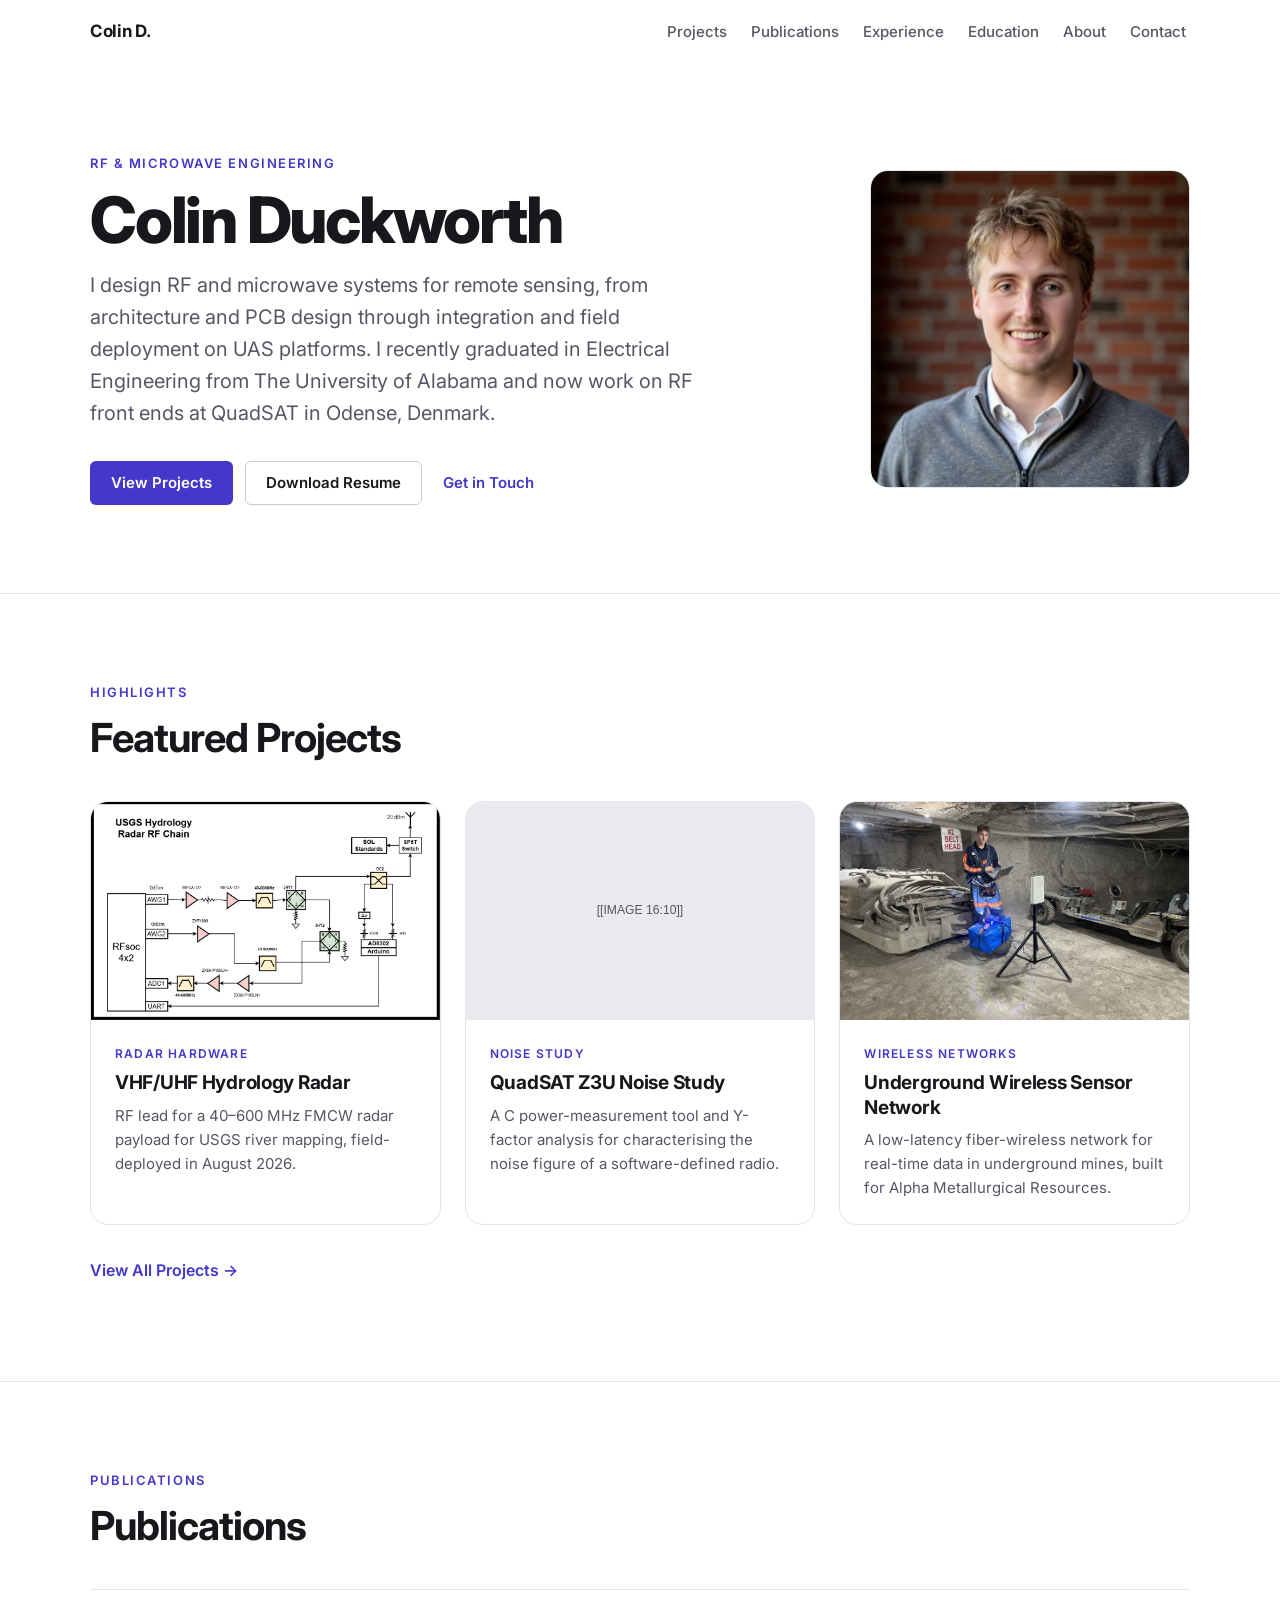
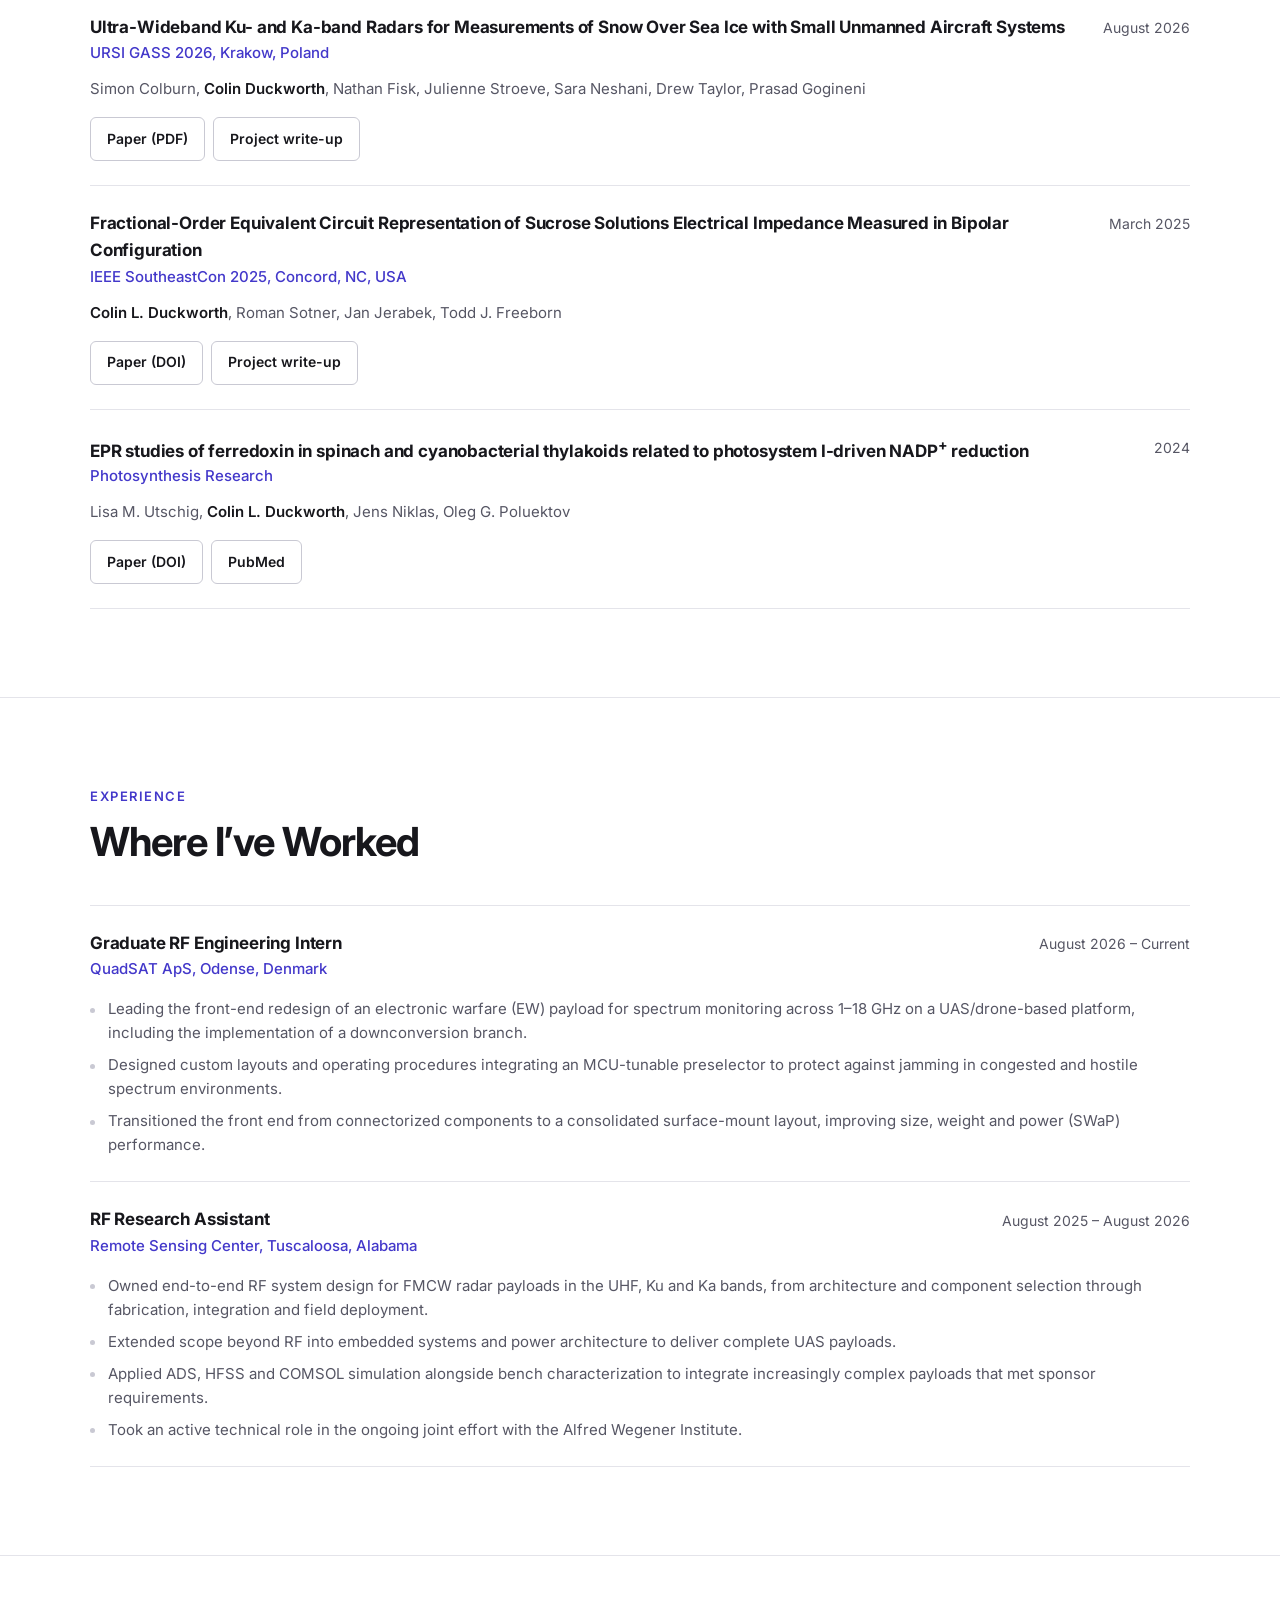
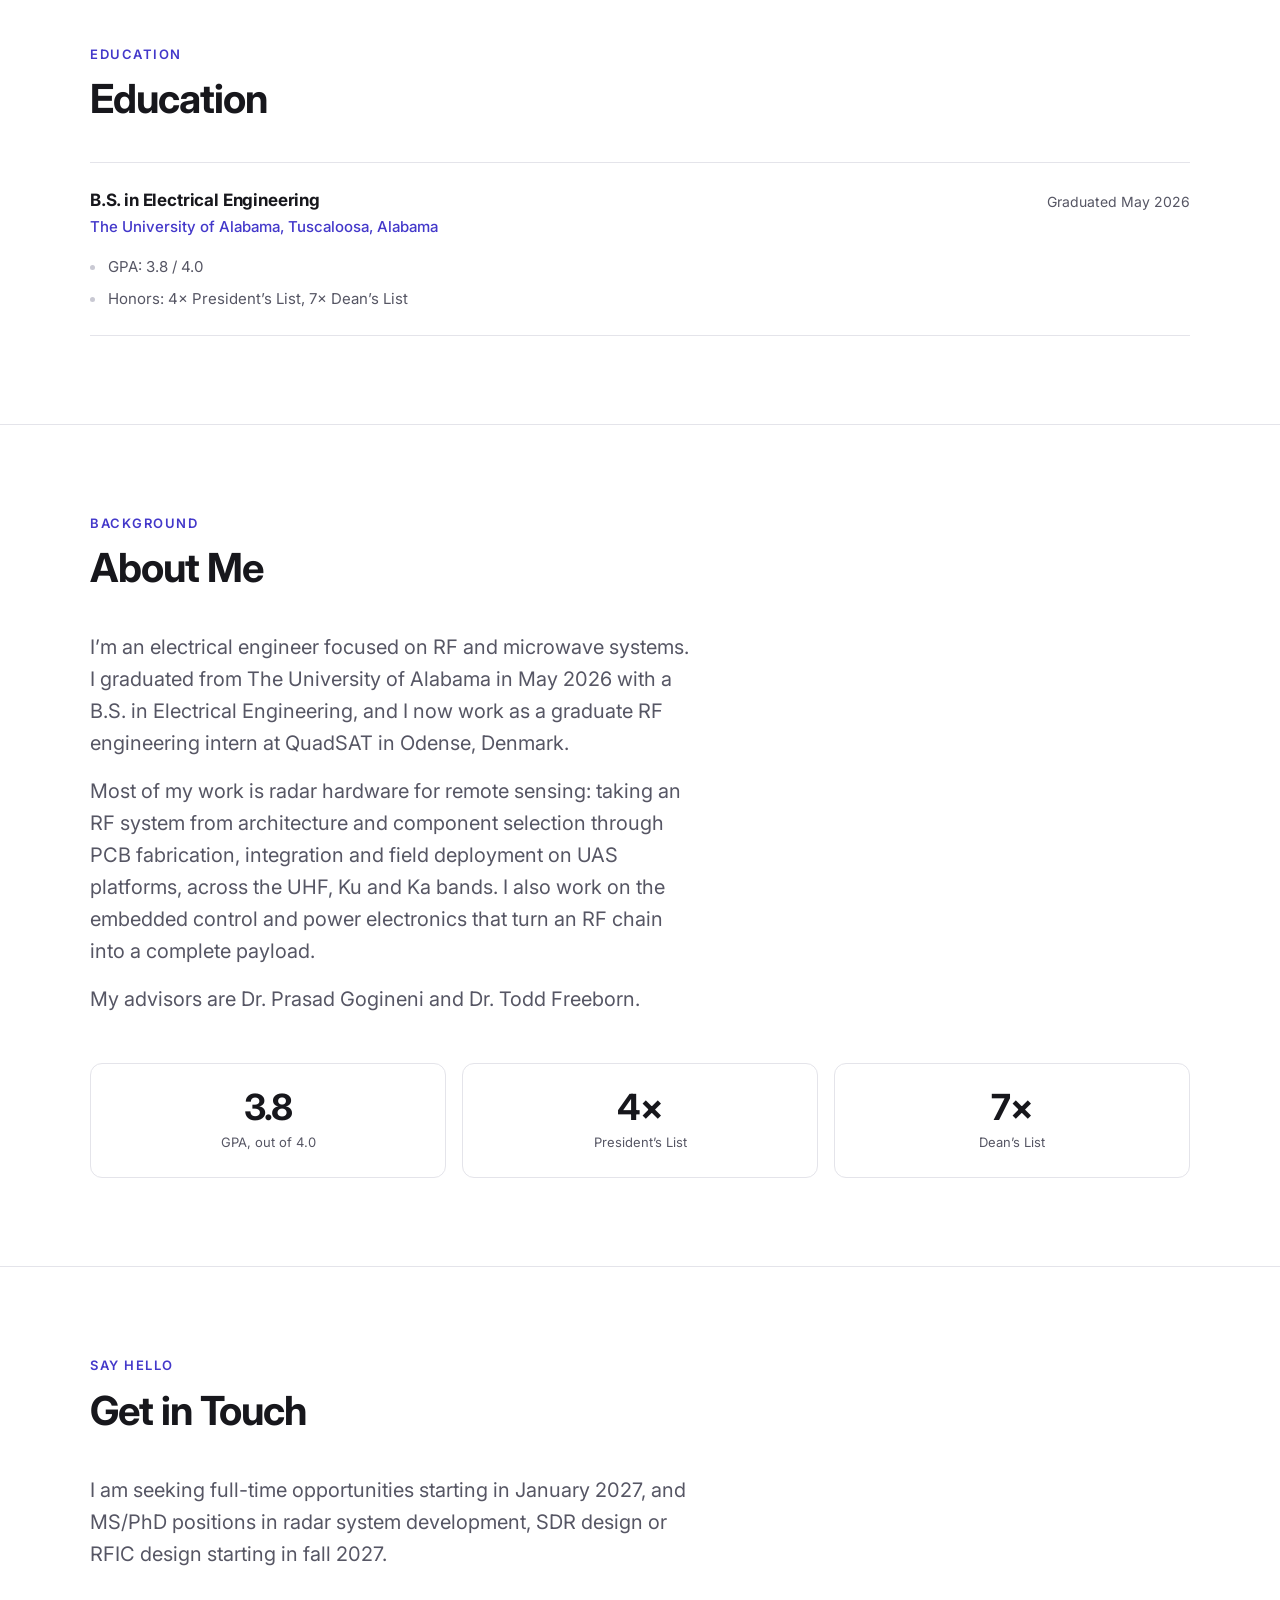
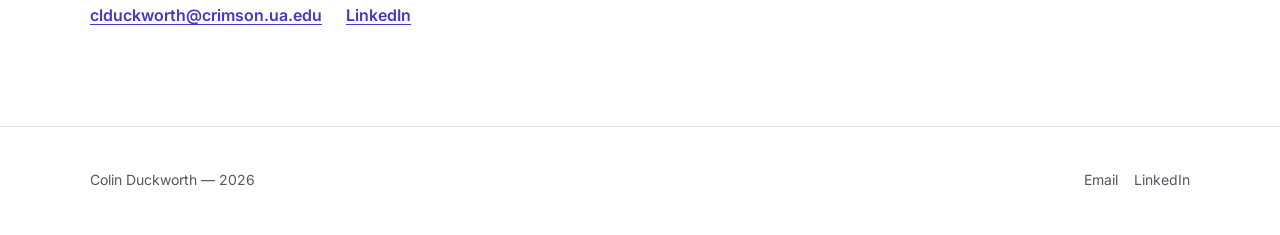
==== commit b0f69a96: "readme changes" ====
--- a/personal_website/site/index.html
+++ b/personal_website/site/index.html
@@ -169,6 +169,18 @@
         <ul class="entries">
           <li>
             <div>
+              <h3 class="entry-title">Ultra-Wideband Ku- and Ka-band Radars for Measurements of Snow Over Sea Ice with Small Unmanned Aircraft Systems</h3>
+              <p class="entry-org">URSI GASS 2026, Krakow, Poland</p>
+            </div>
+            <p class="entry-date">August 2026</p>
+            <p class="pub-authors">Simon Colburn, <strong>Colin Duckworth</strong>, Nathan Fisk, Julienne Stroeve, Sara Neshani, Drew Taylor, Prasad Gogineni</p>
+            <div class="pub-links">
+              <a class="btn btn-secondary btn-sm" href="https://www.ursi.org/proceedings/procGA26/papers/2880.pdf" target="_blank" rel="noopener">Paper (PDF)</a>
+              <a class="btn btn-secondary btn-sm" href="projects.html#ku-ka-glaciology-radar">Project write-up</a>
+            </div>
+          </li>
+          <li>
+            <div>
               <h3 class="entry-title">Fractional-Order Equivalent Circuit Representation of Sucrose Solutions Electrical Impedance Measured in Bipolar Configuration</h3>
               <p class="entry-org">IEEE SoutheastCon 2025, Concord, NC, USA</p>
             </div>
--- a/personal_website/site/css/styles.css
+++ b/personal_website/site/css/styles.css
@@ -751,10 +751,9 @@
   background: var(--bg);
 }
 
-/* Portrait photos are cropped to the thumbnail ratio; keep the upper part
-   (the subject) instead of the centre. The lightbox shows the whole photo. */
-.gallery-link img.crop-upper {
-  object-position: 50% 30%;
+/* Portrait photos (3:4) are shown whole, tall, instead of cropped to 16:10. */
+.gallery-link img.portrait {
+  aspect-ratio: 3 / 4;
 }
 
 .gallery figcaption {
